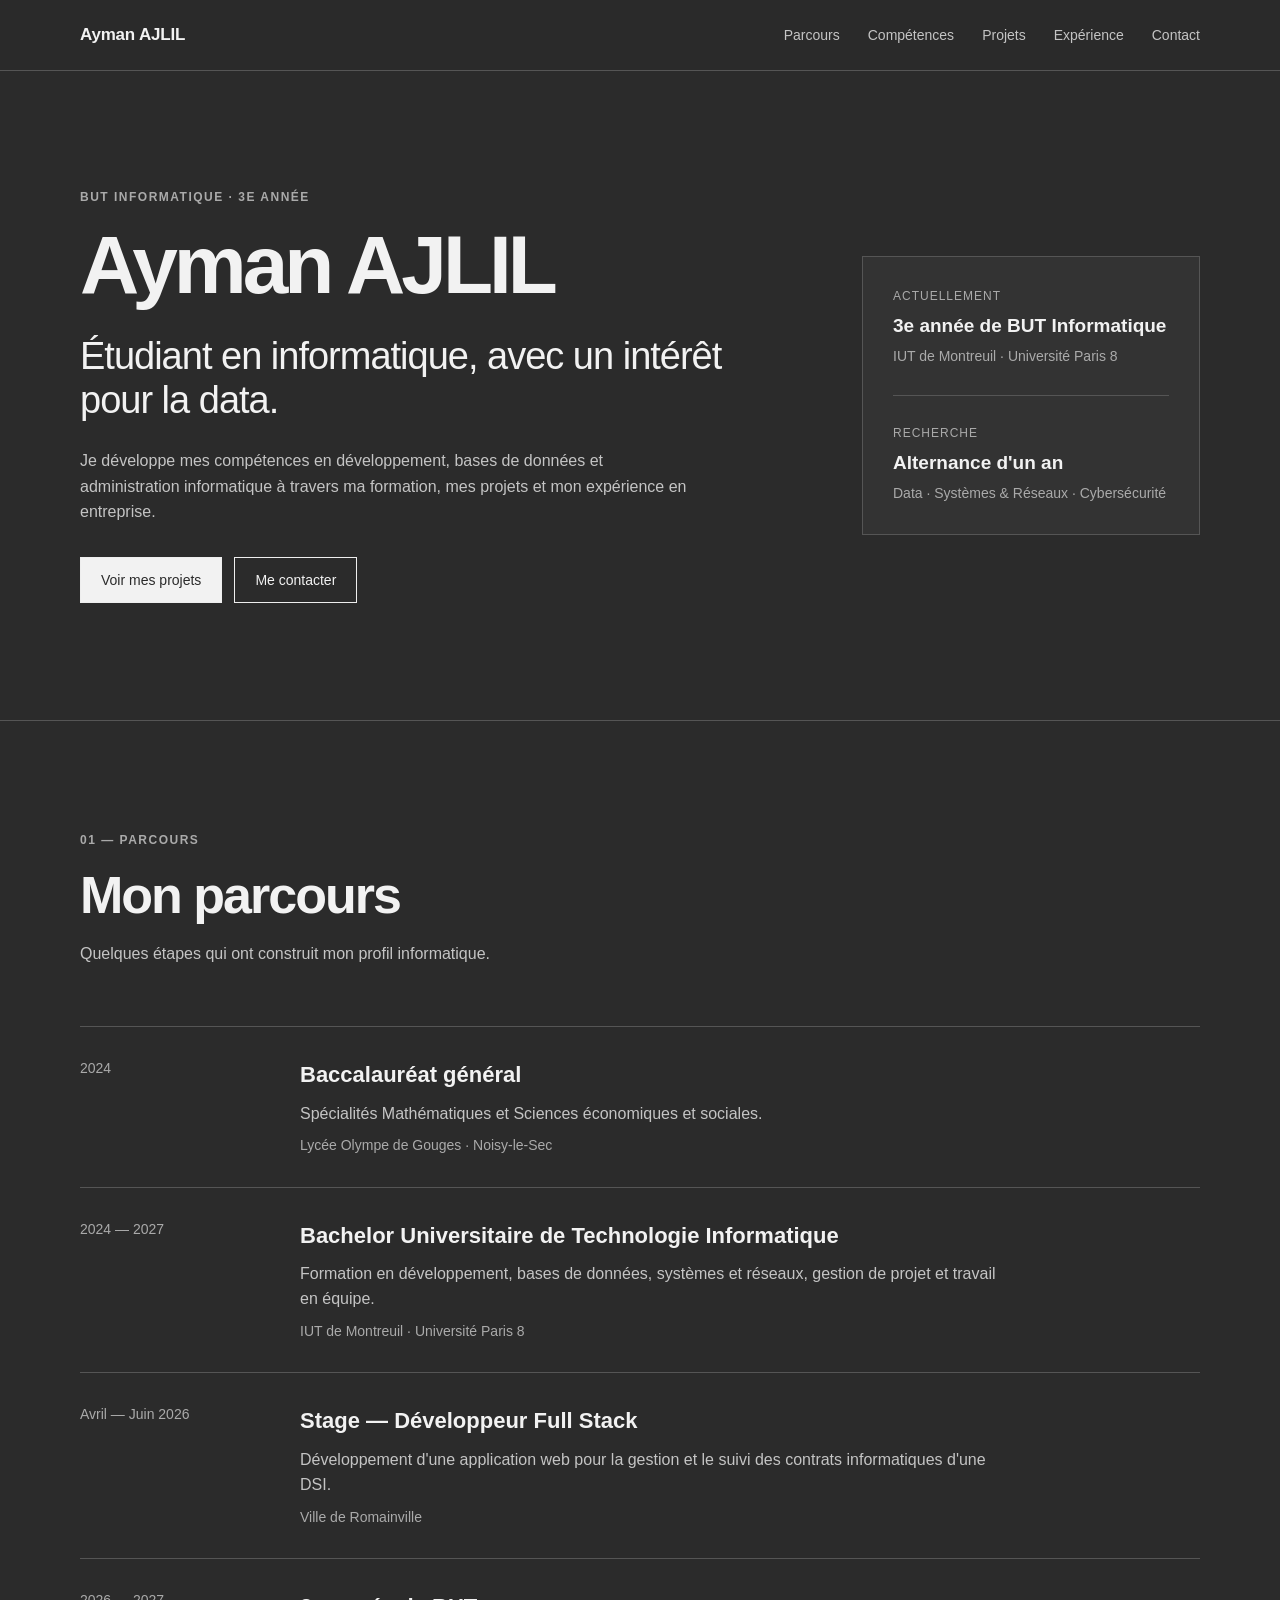
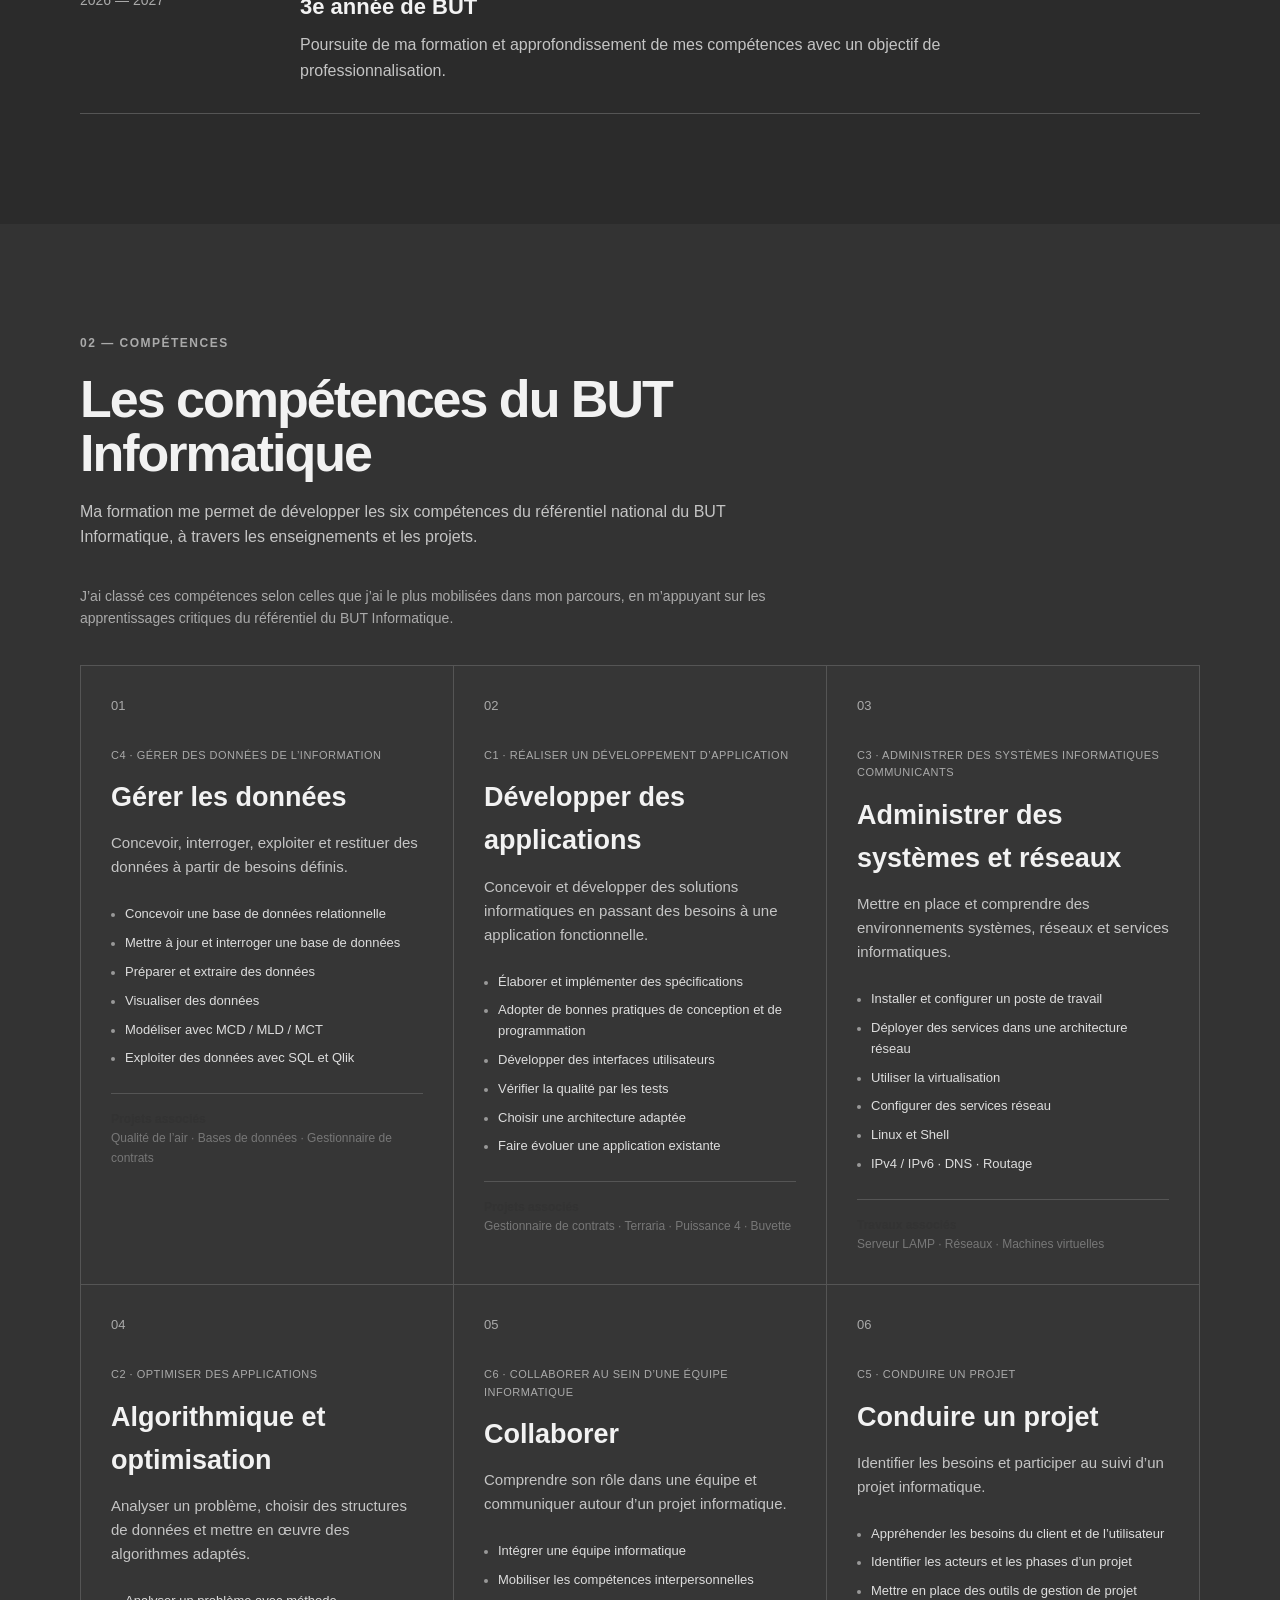
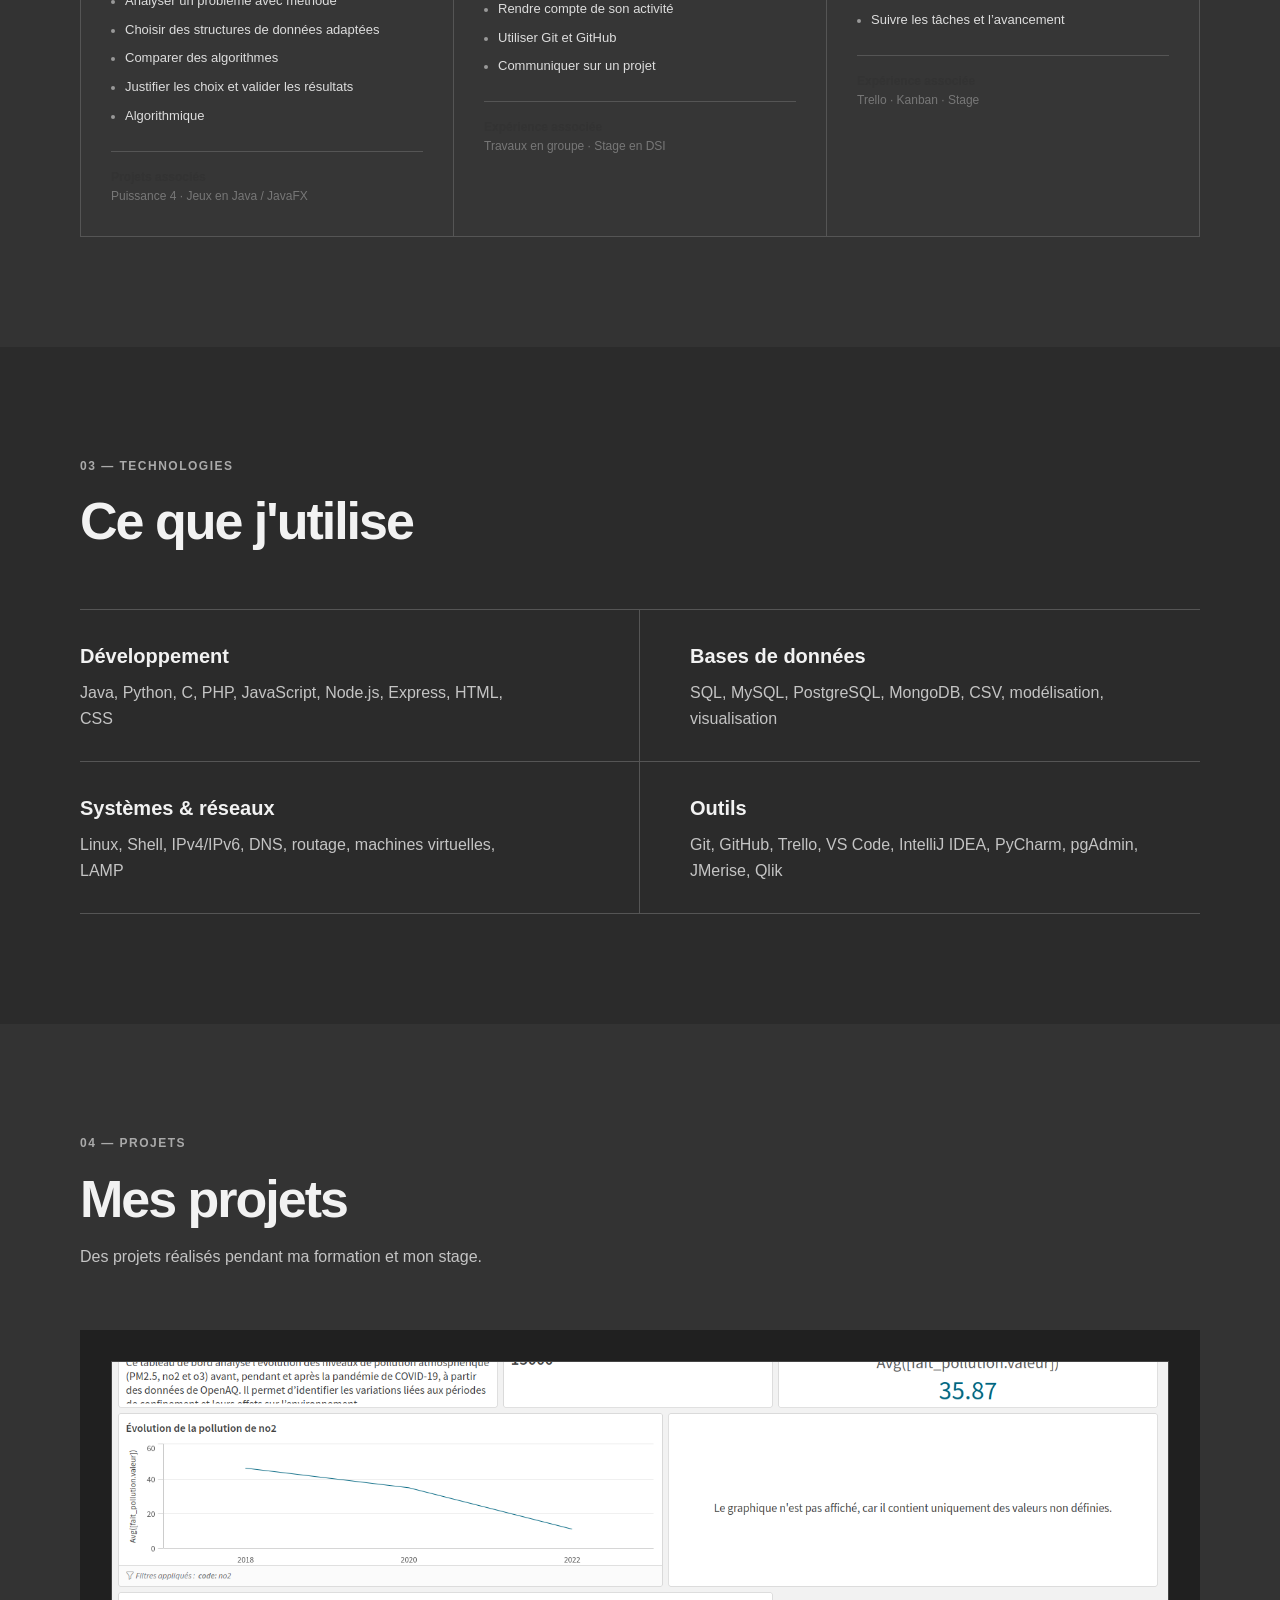
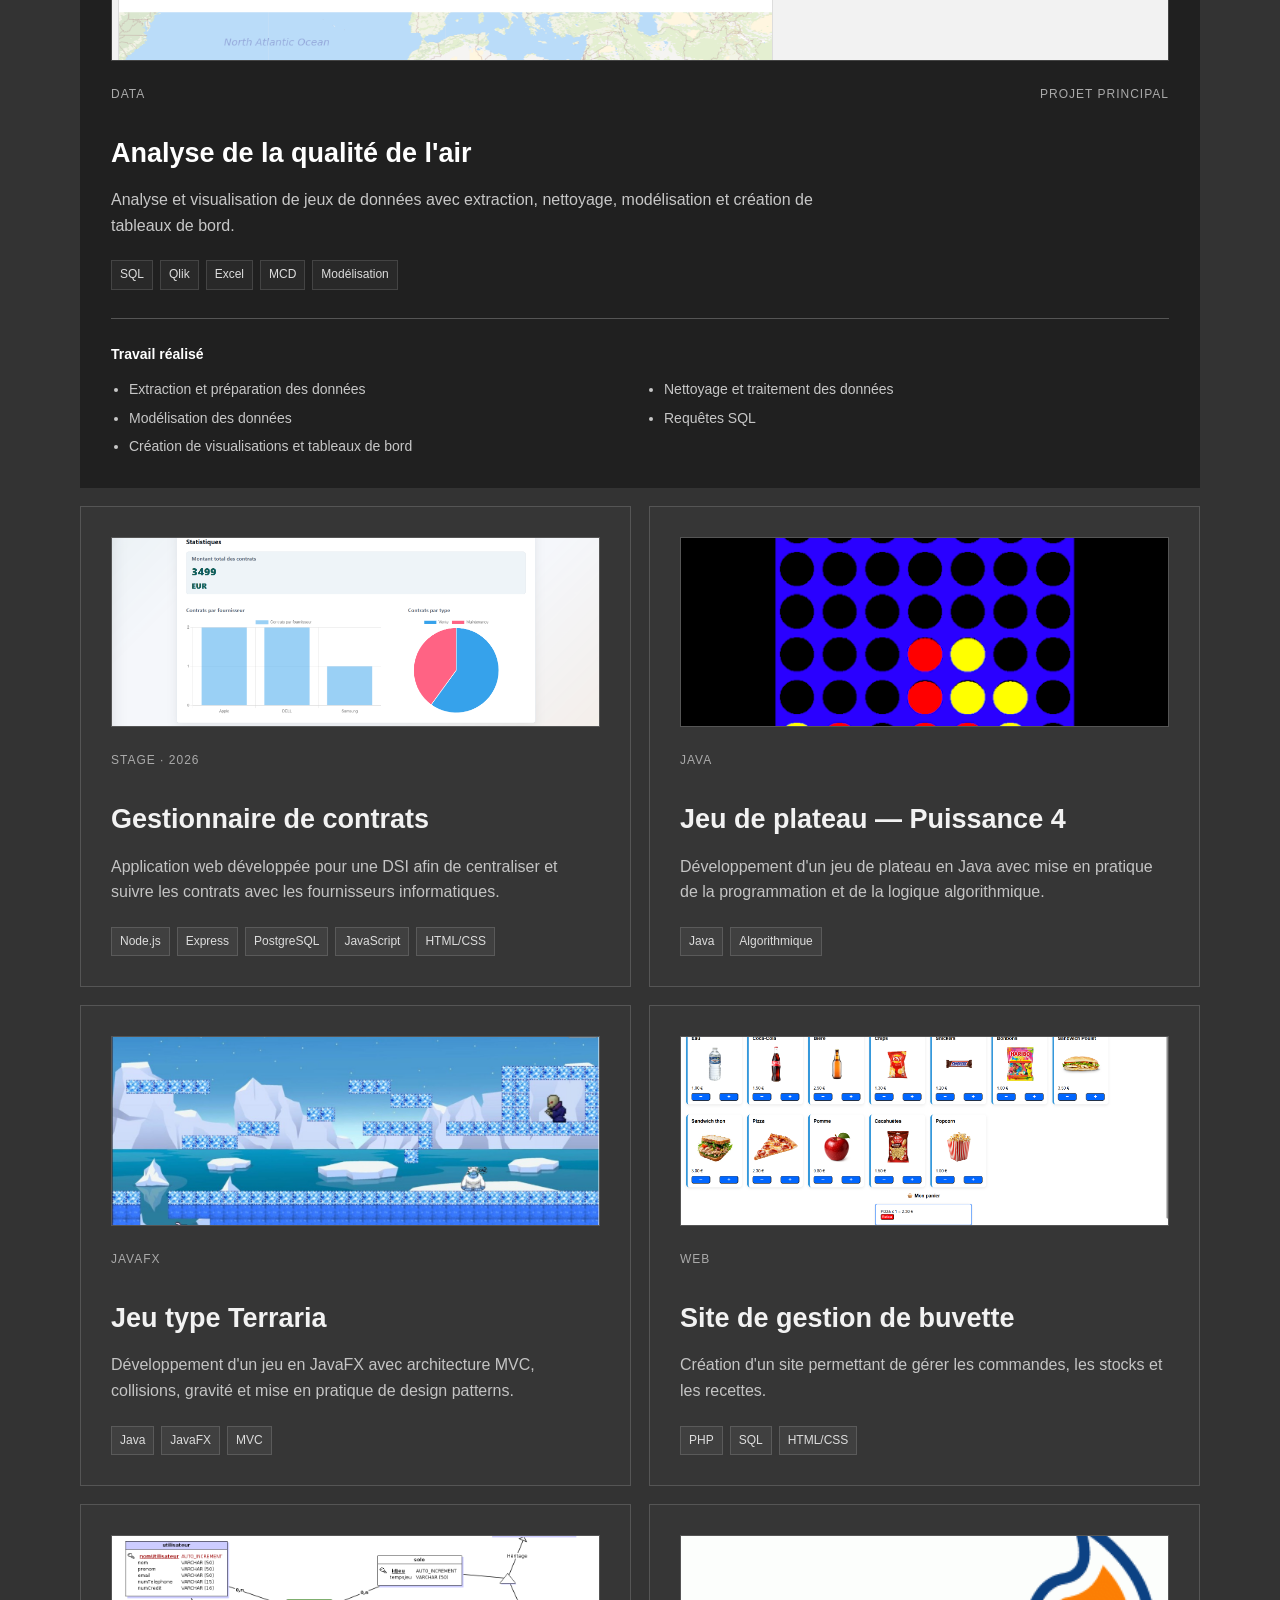
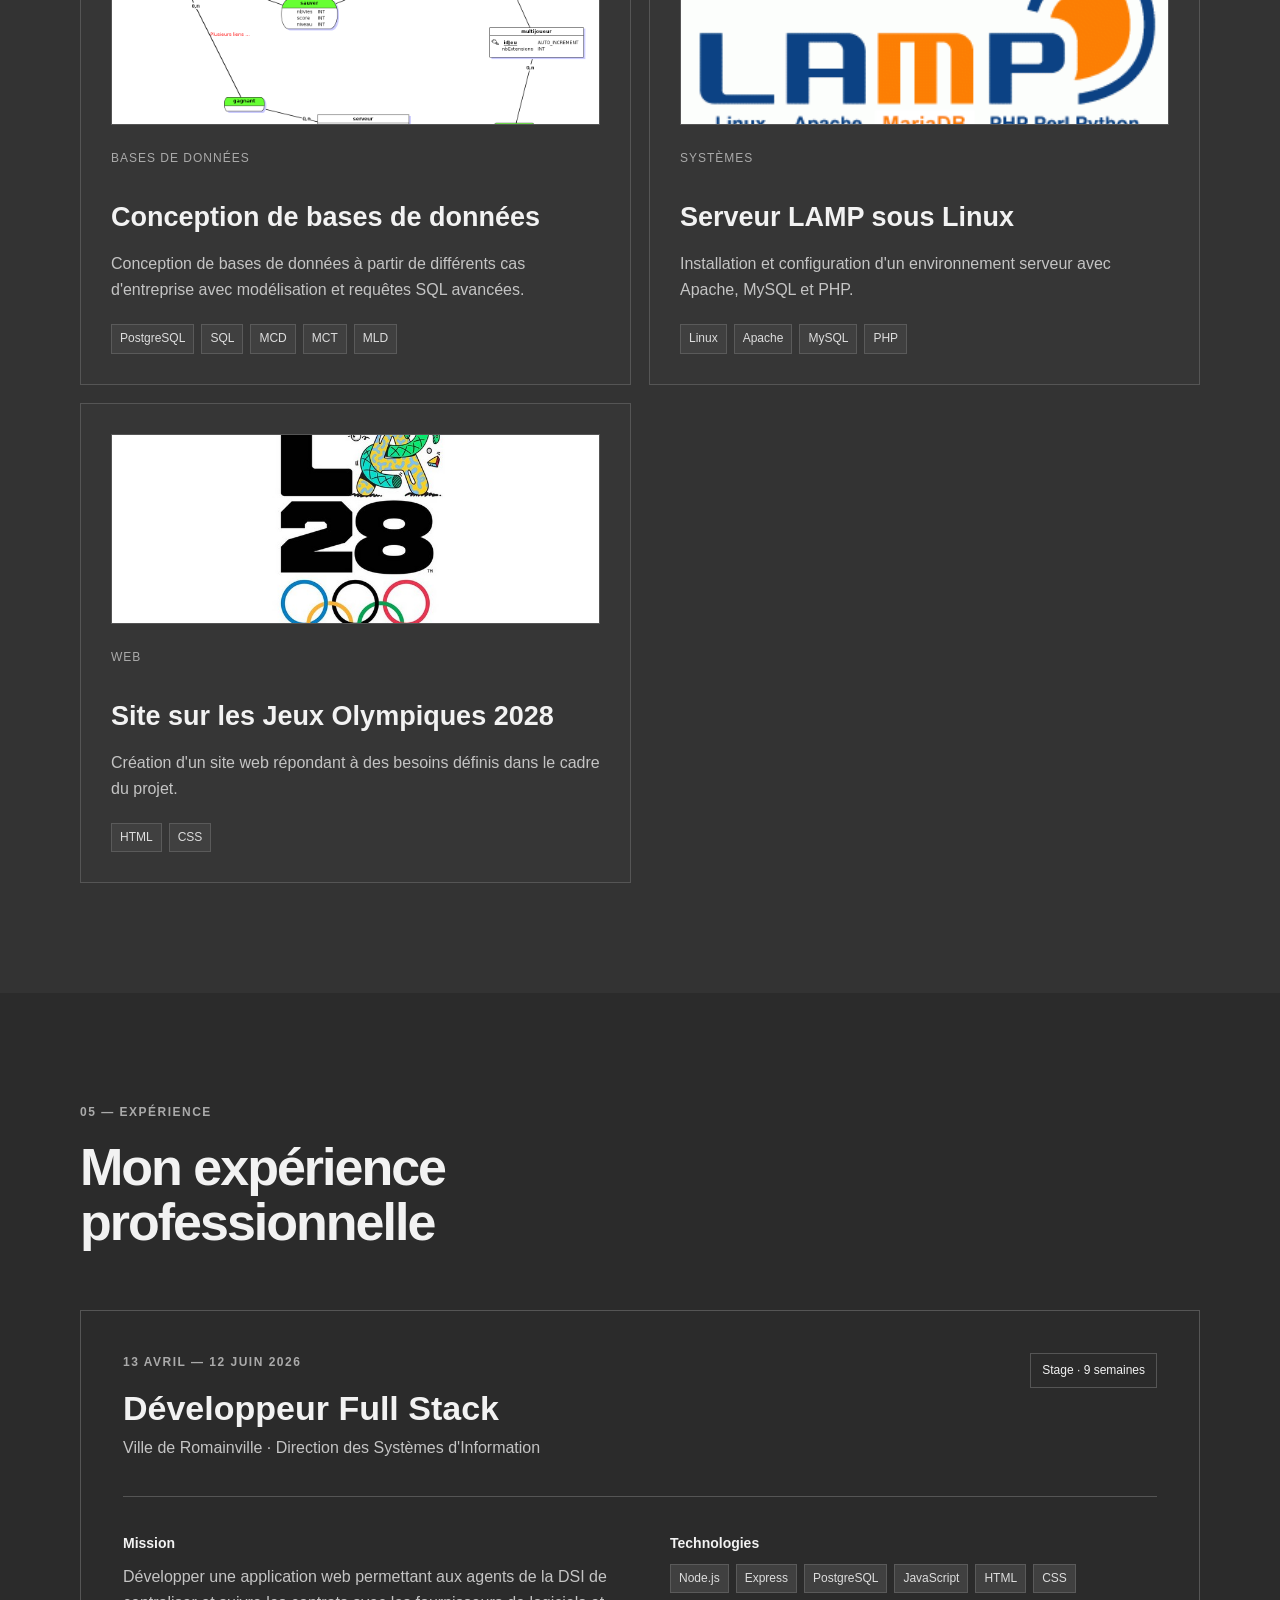
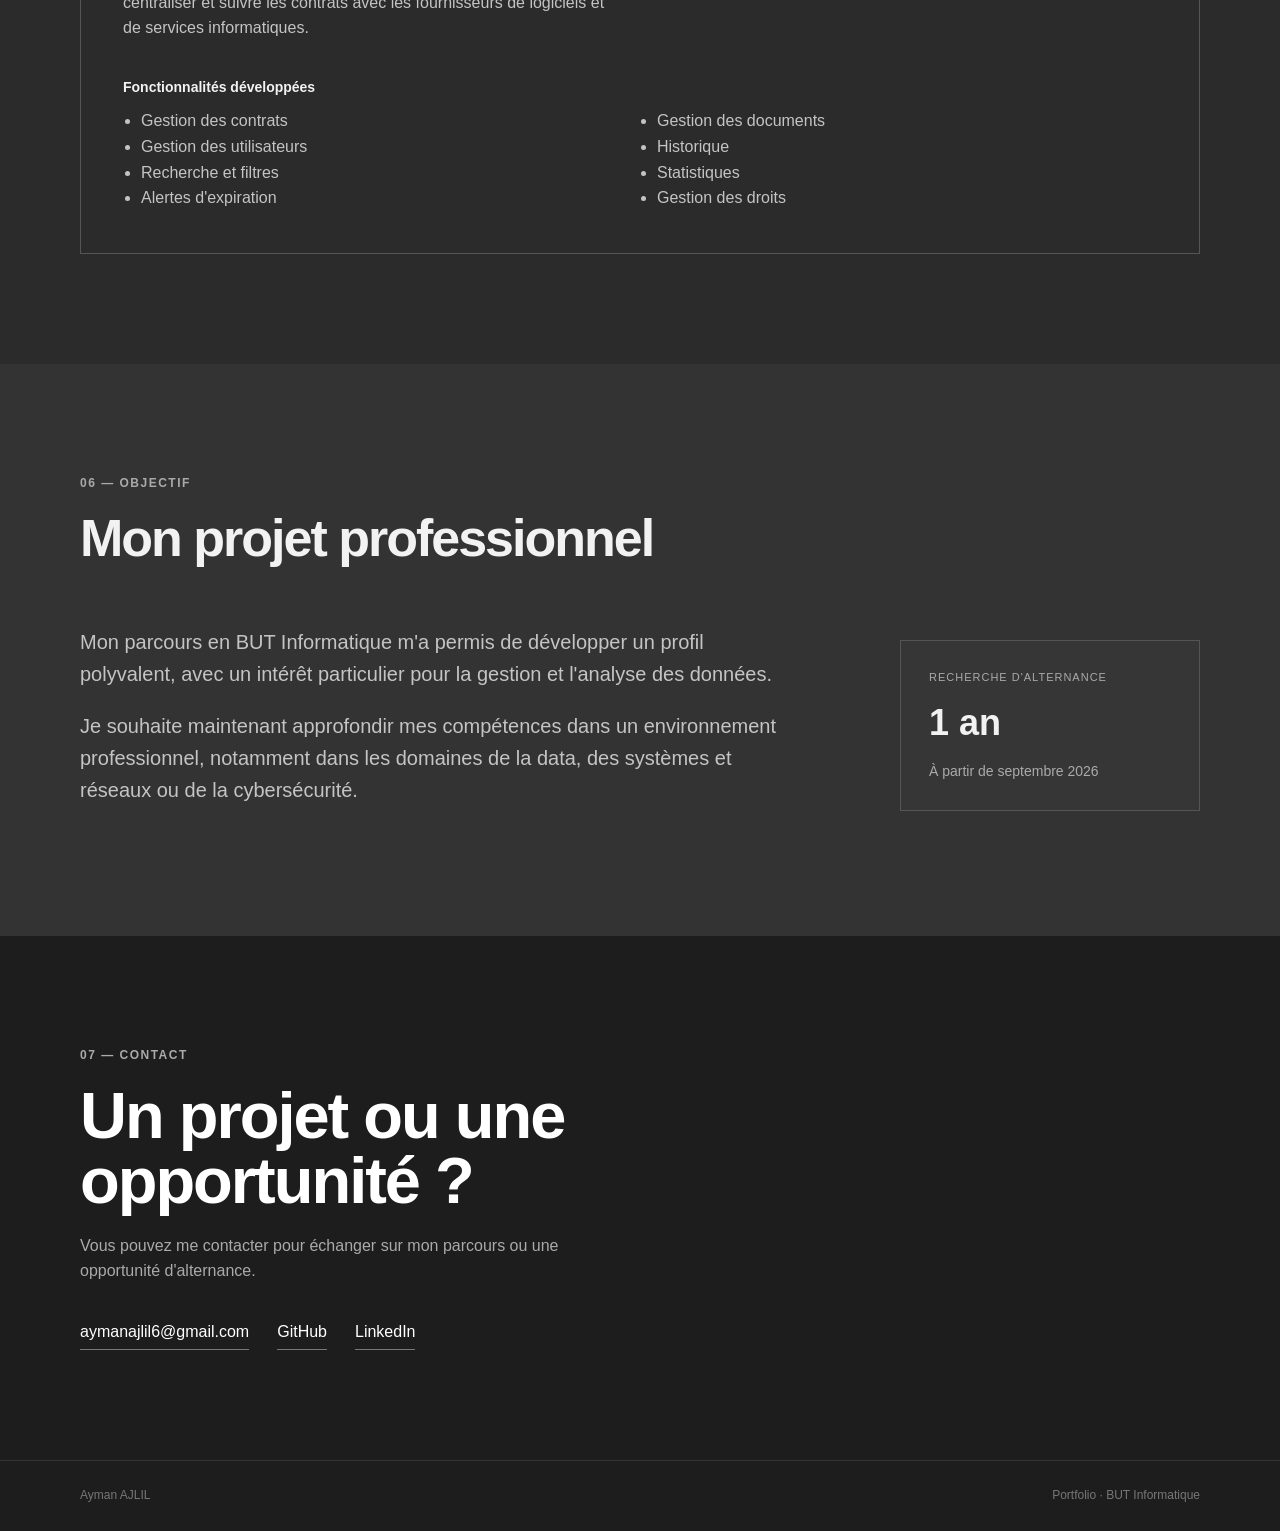
==== index.html @ 4fbeab51 "ajout du site" ====
<!DOCTYPE html>
<html lang="fr">
<head>
    <meta charset="UTF-8">
    <meta name="viewport" content="width=device-width, initial-scale=1.0">
    <meta name="description" content="Portfolio d'Ayman AJLIL, étudiant en BUT Informatique.">
    <title>Ayman AJLIL — Portfolio</title>
    <link rel="stylesheet" href="style.css">
</head>
<body>

<header class="header">
    <div class="container nav">
        <a href="#accueil" class="logo">Ayman AJLIL</a>

        <button class="menu-button" id="menuButton" aria-label="Ouvrir le menu">
            <span></span><span></span><span></span>
        </button>

        <nav id="mainNav">
            <a href="#parcours">Parcours</a>
            <a href="#competences">Compétences</a>
            <a href="#projets">Projets</a>
            <a href="#experience">Expérience</a>
            <a href="#contact">Contact</a>
        </nav>
    </div>
</header>

<main>
    <section class="hero" id="accueil">
        <div class="container hero-content">
            <div class="hero-text">
                <p class="eyebrow">BUT Informatique · 3e année</p>
                <h1>Ayman AJLIL</h1>
                <h2>Étudiant en informatique, avec un intérêt pour la data.</h2>
                <p class="hero-description">
                    Je développe mes compétences en développement, bases de données et administration
                    informatique à travers ma formation, mes projets et mon expérience en entreprise.
                </p>


                <div class="hero-actions">
                    <a class="button button-dark" href="#projets">Voir mes projets</a>
                    <a class="button button-light" href="#contact">Me contacter</a>
                </div>
            </div>

            <div class="hero-card">
                <p>Actuellement</p>
                <strong>3e année de BUT Informatique</strong>
                <span>IUT de Montreuil · Université Paris 8</span>
                <div class="line"></div>
                <p>Recherche</p>
                <strong>Alternance d'un an</strong>
                <span>Data · Systèmes & Réseaux · Cybersécurité</span>
            </div>
        </div>
    </section>

    <section class="section" id="parcours">
        <div class="container">
            <div class="section-heading">
                <p class="eyebrow">01 — Parcours</p>
                <h2>Mon parcours</h2>
                <p>Quelques étapes qui ont construit mon profil informatique.</p>
            </div>

            <div class="timeline">
                <article class="timeline-item">
                    <div class="timeline-date">2024</div>
                    <div class="timeline-content">
                        <h3>Baccalauréat général</h3>
                        <p>Spécialités Mathématiques et Sciences économiques et sociales.</p>
                        <span>Lycée Olympe de Gouges · Noisy-le-Sec</span>
                    </div>
                </article>

                <article class="timeline-item">
                    <div class="timeline-date">2024 — 2027</div>
                    <div class="timeline-content">
                        <h3>Bachelor Universitaire de Technologie Informatique</h3>
                        <p>
                            Formation en développement, bases de données, systèmes et réseaux,
                            gestion de projet et travail en équipe.
                        </p>
                        <span>IUT de Montreuil · Université Paris 8</span>
                    </div>
                </article>

                <article class="timeline-item">
                    <div class="timeline-date">Avril — Juin 2026</div>
                    <div class="timeline-content">
                        <h3>Stage — Développeur Full Stack</h3>
                        <p>
                            Développement d'une application web pour la gestion et le suivi
                            des contrats informatiques d'une DSI.
                        </p>
                        <span>Ville de Romainville</span>
                    </div>
                </article>

                <article class="timeline-item">
                    <div class="timeline-date">2026 — 2027</div>
                    <div class="timeline-content">
                        <h3>3e année de BUT</h3>
                        <p>
                            Poursuite de ma formation et approfondissement de mes compétences
                            avec un objectif de professionnalisation.
                        </p>
                    </div>
                </article>
            </div>
        </div>
    </section>

    <section class="section section-soft" id="competences">
        <div class="container">
            <div class="section-heading">
                <p class="eyebrow">02 — Compétences</p>
                <h2>Les compétences du BUT Informatique</h2>
                <p>
                    Ma formation me permet de développer les six compétences du référentiel
                    national du BUT Informatique, à travers les enseignements et les projets.
                </p>
            </div>

            <div class="competence-note">
                <p>J’ai classé ces compétences selon celles que j’ai le plus mobilisées dans mon parcours, en m’appuyant sur les apprentissages critiques du référentiel du BUT Informatique.</p>
            </div>

            <div class="competence-grid">
                <article class="competence-card priority">
                    <span class="number">01</span>
                    <p class="competence-ref">C4 · Gérer des données de l’information</p>
                    <h3>Gérer les données</h3>
                    <p>Concevoir, interroger, exploiter et restituer des données à partir de besoins définis.</p>
                    <div class="skill-list">
                        <span>Concevoir une base de données relationnelle</span>
                        <span>Mettre à jour et interroger une base de données</span>
                        <span>Préparer et extraire des données</span>
                        <span>Visualiser des données</span>
                        <span>Modéliser avec MCD / MLD / MCT</span>
                        <span>Exploiter des données avec SQL et Qlik</span>
                    </div>
                    <div class="competence-proof"><strong>Projets associés</strong><br>Qualité de l’air · Bases de données · Gestionnaire de contrats</div>
                </article>

                <article class="competence-card priority">
                    <span class="number">02</span>
                    <p class="competence-ref">C1 · Réaliser un développement d’application</p>
                    <h3>Développer des applications</h3>
                    <p>Concevoir et développer des solutions informatiques en passant des besoins à une application fonctionnelle.</p>
                    <div class="skill-list">
                        <span>Élaborer et implémenter des spécifications</span>
                        <span>Adopter de bonnes pratiques de conception et de programmation</span>
                        <span>Développer des interfaces utilisateurs</span>
                        <span>Vérifier la qualité par les tests</span>
                        <span>Choisir une architecture adaptée</span>
                        <span>Faire évoluer une application existante</span>
                    </div>
                    <div class="competence-proof"><strong>Projets associés</strong><br>Gestionnaire de contrats · Terraria · Puissance 4 · Buvette</div>
                </article>

                <article class="competence-card">
                    <span class="number">03</span>
                    <p class="competence-ref">C3 · Administrer des systèmes informatiques communicants</p>
                    <h3>Administrer des systèmes et réseaux</h3>
                    <p>Mettre en place et comprendre des environnements systèmes, réseaux et services informatiques.</p>
                    <div class="skill-list">
                        <span>Installer et configurer un poste de travail</span>
                        <span>Déployer des services dans une architecture réseau</span>
                        <span>Utiliser la virtualisation</span>
                        <span>Configurer des services réseau</span>
                        <span>Linux et Shell</span>
                        <span>IPv4 / IPv6 · DNS · Routage</span>
                    </div>
                    <div class="competence-proof"><strong>Travaux associés</strong><br>Serveur LAMP · Réseaux · Machines virtuelles</div>
                </article>

                <article class="competence-card">
                    <span class="number">04</span>
                    <p class="competence-ref">C2 · Optimiser des applications</p>
                    <h3>Algorithmique et optimisation</h3>
                    <p>Analyser un problème, choisir des structures de données et mettre en œuvre des algorithmes adaptés.</p>
                    <div class="skill-list">
                        <span>Analyser un problème avec méthode</span>
                        <span>Choisir des structures de données adaptées</span>
                        <span>Comparer des algorithmes</span>
                        <span>Justifier les choix et valider les résultats</span>
                        <span>Algorithmique</span>
                    </div>
                    <div class="competence-proof"><strong>Projets associés</strong><br>Puissance 4 · Jeux en Java / JavaFX</div>
                </article>

                <article class="competence-card">
                    <span class="number">05</span>
                    <p class="competence-ref">C6 · Collaborer au sein d’une équipe informatique</p>
                    <h3>Collaborer</h3>
                    <p>Comprendre son rôle dans une équipe et communiquer autour d’un projet informatique.</p>
                    <div class="skill-list">
                        <span>Intégrer une équipe informatique</span>
                        <span>Mobiliser les compétences interpersonnelles</span>
                        <span>Rendre compte de son activité</span>
                        <span>Utiliser Git et GitHub</span>
                        <span>Communiquer sur un projet</span>
                    </div>
                    <div class="competence-proof"><strong>Expérience associée</strong><br>Travaux en groupe · Stage en DSI</div>
                </article>

                <article class="competence-card">
                    <span class="number">06</span>
                    <p class="competence-ref">C5 · Conduire un projet</p>
                    <h3>Conduire un projet</h3>
                    <p>Identifier les besoins et participer au suivi d’un projet informatique.</p>
                    <div class="skill-list">
                        <span>Appréhender les besoins du client et de l’utilisateur</span>
                        <span>Identifier les acteurs et les phases d’un projet</span>
                        <span>Mettre en place des outils de gestion de projet</span>
                        <span>Suivre les tâches et l’avancement</span>
                    </div>
                    <div class="competence-proof"><strong>Expérience associée</strong><br>Trello · Kanban · Stage</div>
                </article>
            </div>
        </div>
    </section>

    <section class="section" id="technologies">
        <div class="container">
            <div class="section-heading">
                <p class="eyebrow">03 — Technologies</p>
                <h2>Ce que j'utilise</h2>
            </div>

            <div class="technology-grid">
                <div>
                    <h3>Développement</h3>
                    <p>Java, Python, C, PHP, JavaScript, Node.js, Express, HTML, CSS</p>
                </div>
                <div>
                    <h3>Bases de données</h3>
                    <p>SQL, MySQL, PostgreSQL, MongoDB, CSV, modélisation, visualisation</p>
                </div>
                <div>
                    <h3>Systèmes & réseaux</h3>
                    <p>Linux, Shell, IPv4/IPv6, DNS, routage, machines virtuelles, LAMP</p>
                </div>
                <div>
                    <h3>Outils</h3>
                    <p>Git, GitHub, Trello, VS Code, IntelliJ IDEA, PyCharm, pgAdmin, JMerise, Qlik</p>
                </div>
            </div>
        </div>
    </section>

    <section class="section section-soft" id="projets">
        <div class="container">
            <div class="section-heading">
                <p class="eyebrow">04 — Projets</p>
                <h2>Mes projets</h2>
                <p>Des projets réalisés pendant ma formation et mon stage.</p>
            </div>

            <div class="project-grid">
                <article class="project-card featured">
                    <img class="project-image" src="images/qualite-air.png" alt="Tableau de bord d'analyse de la qualité de l'air">
                    <div class="project-top">
                        <span>Data</span>
                        <span>Projet principal</span>
                    </div>
                    <h3>Analyse de la qualité de l'air</h3>
                    <p>
                        Analyse et visualisation de jeux de données avec extraction,
                        nettoyage, modélisation et création de tableaux de bord.
                    </p>
                    <div class="tags">
                        <span>SQL</span><span>Qlik</span><span>Excel</span>
                        <span>MCD</span><span>Modélisation</span>
                    </div>
                    <div class="project-details">
                        <strong>Travail réalisé</strong>
                        <ul>
                            <li>Extraction et préparation des données</li>
                            <li>Nettoyage et traitement des données</li>
                            <li>Modélisation des données</li>
                            <li>Requêtes SQL</li>
                            <li>Création de visualisations et tableaux de bord</li>
                        </ul>
                    </div>
                </article>

                <article class="project-card">
                    <img class="project-image" src="images/projet-stage.png" alt="Interface du gestionnaire de contrats réalisé en stage">
                    <div class="project-top"><span>Stage · 2026</span></div>
                    <h3>Gestionnaire de contrats</h3>
                    <p>
                        Application web développée pour une DSI afin de centraliser et suivre
                        les contrats avec les fournisseurs informatiques.
                    </p>
                    <div class="tags">
                        <span>Node.js</span><span>Express</span><span>PostgreSQL</span>
                        <span>JavaScript</span><span>HTML/CSS</span>
                    </div>
                </article>

                <article class="project-card">
                    <img class="project-image" src="images/puissance-4.png" alt="Jeu Puissance 4 développé en Java">
                    <div class="project-top"><span>Java</span></div>
                    <h3>Jeu de plateau — Puissance 4</h3>
                    <p>
                        Développement d'un jeu de plateau en Java avec mise en pratique
                        de la programmation et de la logique algorithmique.
                    </p>
                    <div class="tags"><span>Java</span><span>Algorithmique</span></div>
                </article>

                <article class="project-card">
                    <img class="project-image" src="images/terraria.png" alt="Jeu type Terraria développé en JavaFX">
                    <div class="project-top"><span>JavaFX</span></div>
                    <h3>Jeu type Terraria</h3>
                    <p>
                        Développement d'un jeu en JavaFX avec architecture MVC,
                        collisions, gravité et mise en pratique de design patterns.
                    </p>
                    <div class="tags">
                        <span>Java</span><span>JavaFX</span><span>MVC</span>
                    </div>
                </article>

                <article class="project-card">
                    <img class="project-image" src="images/buvette.png" alt="Site de gestion de buvette">
                    <div class="project-top"><span>Web</span></div>
                    <h3>Site de gestion de buvette</h3>
                    <p>
                        Création d'un site permettant de gérer les commandes,
                        les stocks et les recettes.
                    </p>
                    <div class="tags"><span>PHP</span><span>SQL</span><span>HTML/CSS</span></div>
                </article>

                <article class="project-card">
                    <img class="project-image" src="images/bases-donnees.png" alt="Modèle de conception de base de données">
                    <div class="project-top"><span>Bases de données</span></div>
                    <h3>Conception de bases de données</h3>
                    <p>
                        Conception de bases de données à partir de différents cas
                        d'entreprise avec modélisation et requêtes SQL avancées.
                    </p>
                    <div class="tags">
                        <span>PostgreSQL</span><span>SQL</span><span>MCD</span>
                        <span>MCT</span><span>MLD</span>
                    </div>
                </article>

                <article class="project-card">
                    <img class="project-image" src="images/serveur-lamp.png" alt="Serveur LAMP sous Linux">
                    <div class="project-top"><span>Systèmes</span></div>
                    <h3>Serveur LAMP sous Linux</h3>
                    <p>
                        Installation et configuration d'un environnement serveur
                        avec Apache, MySQL et PHP.
                    </p>
                    <div class="tags"><span>Linux</span><span>Apache</span><span>MySQL</span><span>PHP</span></div>
                </article>

                <article class="project-card">
                    <img class="project-image" src="images/jo-2028.png" alt="Site web sur les Jeux Olympiques 2028">
                    <div class="project-top"><span>Web</span></div>
                    <h3>Site sur les Jeux Olympiques 2028</h3>
                    <p>
                        Création d'un site web répondant à des besoins définis
                        dans le cadre du projet.
                    </p>
                    <div class="tags"><span>HTML</span><span>CSS</span></div>
                </article>
            </div>
        </div>
    </section>

    <section class="section" id="experience">
        <div class="container">
            <div class="section-heading">
                <p class="eyebrow">05 — Expérience</p>
                <h2>Mon expérience professionnelle</h2>
            </div>

            <article class="experience-card">
                <div class="experience-header">
                    <div>
                        <p class="eyebrow">13 avril — 12 juin 2026</p>
                        <h3>Développeur Full Stack</h3>
                        <p class="company">Ville de Romainville · Direction des Systèmes d'Information</p>
                    </div>
                    <span class="experience-label">Stage · 9 semaines</span>
                </div>

                <div class="experience-body">
                    <div>
                        <h4>Mission</h4>
                        <p>
                            Développer une application web permettant aux agents de la DSI
                            de centraliser et suivre les contrats avec les fournisseurs
                            de logiciels et de services informatiques.
                        </p>
                    </div>

                    <div>
                        <h4>Technologies</h4>
                        <div class="tags">
                            <span>Node.js</span><span>Express</span><span>PostgreSQL</span>
                            <span>JavaScript</span><span>HTML</span><span>CSS</span>
                        </div>
                    </div>

                    <div>
                        <h4>Fonctionnalités développées</h4>
                        <ul class="columns-list">
                            <li>Gestion des contrats</li>
                            <li>Gestion des utilisateurs</li>
                            <li>Recherche et filtres</li>
                            <li>Alertes d'expiration</li>
                            <li>Gestion des documents</li>
                            <li>Historique</li>
                            <li>Statistiques</li>
                            <li>Gestion des droits</li>
                        </ul>
                    </div>
                </div>
            </article>
        </div>
    </section>

    <section class="section section-soft">
        <div class="container">
            <div class="section-heading">
                <p class="eyebrow">06 — Objectif</p>
                <h2>Mon projet professionnel</h2>
            </div>

            <div class="goal">
                <div>
                    <p>
                        Mon parcours en BUT Informatique m'a permis de développer un profil
                        polyvalent, avec un intérêt particulier pour la gestion et l'analyse
                        des données.
                    </p>
                    <p>
                        Je souhaite maintenant approfondir mes compétences dans un environnement
                        professionnel, notamment dans les domaines de la data, des systèmes et
                        réseaux ou de la cybersécurité.
                    </p>
                </div>

                <div class="goal-box">
                    <span>Recherche d'alternance</span>
                    <strong>1 an</strong>
                    <p>À partir de septembre 2026</p>
                </div>
            </div>
        </div>
    </section>

    <section class="contact" id="contact">
        <div class="container">
            <p class="eyebrow">07 — Contact</p>
            <h2>Un projet ou une opportunité ?</h2>
            <p>Vous pouvez me contacter pour échanger sur mon parcours ou une opportunité d'alternance.</p>

            <div class="contact-links">
                <a href="mailto:aymanajlil6@gmail.com">aymanajlil6@gmail.com</a>
                <a href="https://github.com/aajlil" target="_blank" rel="noopener">GitHub</a>
                <a href="https://www.linkedin.com/in/ayman-ajlil" target="_blank" rel="noopener">LinkedIn</a>
            </div>
        </div>
    </section>
</main>

<footer>
    <div class="container footer-content">
        <span>Ayman AJLIL</span>
        <span>Portfolio · BUT Informatique</span>
    </div>
</footer>

<script src="script.js"></script>
</body>
</html>
---- style.css ----
* {
    box-sizing: border-box;
    margin: 0;
    padding: 0;
}

:root {
    --text: #171717;
    --muted: #666666;
    --border: #dedede;
    --soft: #f6f6f4;
    --white: #ffffff;
    --dark: #1d1d1d;
    --max-width: 1120px;
}

html {
    scroll-behavior: smooth;
}

body {
    font-family: Arial, Helvetica, sans-serif;
    color: var(--text);
    background: var(--white);
    line-height: 1.6;
}

a {
    color: inherit;
    text-decoration: none;
}

.container {
    width: min(var(--max-width), calc(100% - 40px));
    margin: 0 auto;
}

.header {
    position: sticky;
    top: 0;
    z-index: 10;
    background: rgba(255, 255, 255, 0.96);
    border-bottom: 1px solid var(--border);
}

.nav {
    min-height: 70px;
    display: flex;
    align-items: center;
    justify-content: space-between;
}

.logo {
    font-size: 17px;
    font-weight: 700;
    letter-spacing: -0.2px;
}

nav {
    display: flex;
    gap: 28px;
}

nav a {
    font-size: 14px;
    color: #555;
    transition: color 0.2s;
}

nav a:hover {
    color: #000;
}

.menu-button {
    display: none;
    border: 0;
    background: transparent;
    cursor: pointer;
}

.menu-button span {
    display: block;
    width: 24px;
    height: 2px;
    background: #222;
    margin: 5px 0;
}

.hero {
    min-height: 650px;
    display: flex;
    align-items: center;
    border-bottom: 1px solid var(--border);
}

.hero-content {
    display: grid;
    grid-template-columns: 1.35fr 0.65fr;
    gap: 80px;
    align-items: center;
}

.eyebrow {
    color: #777;
    text-transform: uppercase;
    letter-spacing: 1.5px;
    font-size: 12px;
    font-weight: 700;
    margin-bottom: 18px;
}

.hero h1 {
    font-size: clamp(48px, 7vw, 82px);
    line-height: 0.98;
    letter-spacing: -4px;
    margin-bottom: 28px;
}

.hero h2 {
    max-width: 680px;
    font-size: clamp(24px, 3vw, 38px);
    line-height: 1.18;
    font-weight: 500;
    letter-spacing: -1px;
}

.hero-description {
    max-width: 620px;
    color: var(--muted);
    margin-top: 25px;
    font-size: 16px;
}

.hero-actions {
    display: flex;
    gap: 12px;
    margin-top: 32px;
}

.button {
    display: inline-flex;
    justify-content: center;
    align-items: center;
    min-height: 46px;
    padding: 0 20px;
    border: 1px solid var(--dark);
    font-size: 14px;
    transition: 0.2s;
}

.button-dark {
    color: #fff;
    background: var(--dark);
}

.button-dark:hover {
    background: #000;
}

.button-light:hover {
    background: #f1f1f1;
}

.hero-card {
    border: 1px solid var(--border);
    padding: 30px;
    background: #fafafa;
}

.hero-card p {
    color: #777;
    font-size: 12px;
    text-transform: uppercase;
    letter-spacing: 1px;
    margin-bottom: 5px;
}

.hero-card strong {
    display: block;
    font-size: 19px;
    margin-bottom: 3px;
}

.hero-card span {
    display: block;
    color: var(--muted);
    font-size: 14px;
}

.hero-card .line {
    height: 1px;
    background: var(--border);
    margin: 28px 0;
}

.section {
    padding: 110px 0;
}

.section-soft {
    background: var(--soft);
}

.section-heading {
    max-width: 680px;
    margin-bottom: 60px;
}

.section-heading h2 {
    font-size: clamp(32px, 5vw, 52px);
    line-height: 1.05;
    letter-spacing: -2px;
    margin-bottom: 18px;
}

.section-heading > p:last-child {
    color: var(--muted);
    font-size: 16px;
}

.timeline {
    border-top: 1px solid var(--border);
}

.timeline-item {
    display: grid;
    grid-template-columns: 180px 1fr;
    gap: 40px;
    padding: 30px 0;
    border-bottom: 1px solid var(--border);
}

.timeline-date {
    color: #777;
    font-size: 14px;
}

.timeline-content h3 {
    font-size: 22px;
    margin-bottom: 8px;
}

.timeline-content p {
    max-width: 700px;
    color: #555;
}

.timeline-content span {
    display: block;
    color: #888;
    font-size: 14px;
    margin-top: 8px;
}

.competence-grid {
    display: grid;
    grid-template-columns: repeat(3, 1fr);
    gap: 1px;
    background: var(--border);
    border: 1px solid var(--border);
}

.competence-card {
    background: #fff;
    padding: 30px;
    min-height: 300px;
}

.number {
    display: block;
    color: #999;
    font-size: 13px;
    margin-bottom: 30px;
}

.competence-card h3 {
    font-size: 27px;
    margin-bottom: 12px;
}

.competence-card p {
    color: var(--muted);
    font-size: 15px;
    margin-bottom: 25px;
}

.tags {
    display: flex;
    flex-wrap: wrap;
    gap: 7px;
}

.tags span {
    border: 1px solid #d8d8d8;
    background: #fafafa;
    padding: 4px 8px;
    font-size: 12px;
    color: #555;
}

.technology-grid {
    display: grid;
    grid-template-columns: repeat(2, 1fr);
    gap: 0;
    border-top: 1px solid var(--border);
}

.technology-grid > div {
    padding: 30px 0;
    border-bottom: 1px solid var(--border);
}

.technology-grid > div:nth-child(odd) {
    padding-right: 50px;
    border-right: 1px solid var(--border);
}

.technology-grid > div:nth-child(even) {
    padding-left: 50px;
}

.technology-grid h3 {
    font-size: 20px;
    margin-bottom: 8px;
}

.technology-grid p {
    color: var(--muted);
    max-width: 450px;
}

.project-grid {
    display: grid;
    grid-template-columns: repeat(2, 1fr);
    gap: 18px;
}

.project-card {
    background: #fff;
    border: 1px solid var(--border);
    padding: 30px;
    transition: transform 0.2s, box-shadow 0.2s;
}

.project-card:hover {
    transform: translateY(-3px);
    box-shadow: 0 8px 25px rgba(0,0,0,0.06);
}

.project-image {
    display: block;
    width: 100%;
    height: 190px;
    object-fit: cover;
    object-position: center;
    border: 1px solid var(--border);
    margin-bottom: 24px;
    background: #f5f5f5;
}

.project-card.featured .project-image {
    height: 300px;
    border-color: #444;
    background: #111;
}

.project-card.featured {
    grid-column: span 2;
    background: #1d1d1d;
    color: #fff;
    border-color: #1d1d1d;
}

.project-top {
    display: flex;
    justify-content: space-between;
    gap: 20px;
    color: #888;
    font-size: 12px;
    text-transform: uppercase;
    letter-spacing: 1px;
    margin-bottom: 28px;
}

.featured .project-top {
    color: #aaa;
}

.project-card h3 {
    font-size: 27px;
    margin-bottom: 12px;
}

.project-card p {
    color: #666;
    max-width: 720px;
    margin-bottom: 22px;
}

.featured p {
    color: #c7c7c7;
}

.featured .tags span {
    color: #ddd;
    background: #292929;
    border-color: #444;
}

.project-details {
    border-top: 1px solid #444;
    margin-top: 28px;
    padding-top: 22px;
}

.project-details strong {
    font-size: 14px;
}

.project-details ul {
    display: grid;
    grid-template-columns: repeat(2, 1fr);
    gap: 6px 30px;
    margin-top: 12px;
    padding-left: 18px;
    color: #c7c7c7;
    font-size: 14px;
}

.experience-card {
    border: 1px solid var(--border);
    padding: 42px;
}

.experience-header {
    display: flex;
    justify-content: space-between;
    gap: 40px;
    padding-bottom: 35px;
    border-bottom: 1px solid var(--border);
}

.experience-header h3 {
    font-size: 34px;
    line-height: 1.1;
    margin-bottom: 8px;
}

.company {
    color: #666;
}

.experience-label {
    height: fit-content;
    border: 1px solid var(--border);
    padding: 7px 11px;
    font-size: 12px;
    white-space: nowrap;
}

.experience-body {
    display: grid;
    grid-template-columns: 1fr 1fr;
    gap: 35px 60px;
    padding-top: 35px;
}

.experience-body > div:last-child {
    grid-column: span 2;
}

.experience-body h4 {
    font-size: 14px;
    margin-bottom: 10px;
}

.experience-body p {
    color: #666;
}

.columns-list {
    columns: 2;
    padding-left: 18px;
    color: #666;
}

.goal {
    display: grid;
    grid-template-columns: 1fr 300px;
    gap: 80px;
    align-items: center;
}

.goal > div:first-child p {
    max-width: 720px;
    font-size: 20px;
    color: #555;
    margin-bottom: 20px;
}

.goal-box {
    border: 1px solid var(--border);
    padding: 28px;
    background: #fff;
}

.goal-box span {
    display: block;
    color: #777;
    text-transform: uppercase;
    font-size: 11px;
    letter-spacing: 1px;
}

.goal-box strong {
    display: block;
    font-size: 36px;
    margin: 8px 0;
}

.goal-box p {
    color: #777;
    font-size: 14px;
}

.contact {
    padding: 110px 0;
    background: #1d1d1d;
    color: #fff;
}

.contact h2 {
    font-size: clamp(38px, 6vw, 65px);
    letter-spacing: -2px;
    line-height: 1;
    max-width: 700px;
    margin-bottom: 20px;
}

.contact > .container > p:not(.eyebrow) {
    color: #aaa;
    max-width: 560px;
}

.contact-links {
    display: flex;
    flex-wrap: wrap;
    gap: 28px;
    margin-top: 35px;
}

.contact-links a {
    color: #fff;
    border-bottom: 1px solid #777;
    padding-bottom: 4px;
}

.contact-links a:hover {
    border-color: #fff;
}

footer {
    background: #1d1d1d;
    color: #777;
    border-top: 1px solid #333;
}

.footer-content {
    min-height: 70px;
    display: flex;
    align-items: center;
    justify-content: space-between;
    font-size: 12px;
}

@media (max-width: 850px) {
    .hero {
        padding: 80px 0;
    }

    .hero-content {
        grid-template-columns: 1fr;
        gap: 50px;
    }

    .competence-grid {
        grid-template-columns: repeat(2, 1fr);
    }

    .project-grid {
        grid-template-columns: 1fr;
    }

    .project-card.featured {
        grid-column: auto;
    }

    .goal {
        grid-template-columns: 1fr;
        gap: 35px;
    }
}

@media (max-width: 650px) {
    .container {
        width: min(var(--max-width), calc(100% - 28px));
    }

    .header .nav {
        min-height: 62px;
    }

    .menu-button {
        display: block;
    }

    nav {
        display: none;
        position: absolute;
        left: 0;
        right: 0;
        top: 62px;
        background: #fff;
        border-bottom: 1px solid var(--border);
        flex-direction: column;
        gap: 0;
    }

    nav.open {
        display: flex;
    }

    nav a {
        padding: 15px 20px;
        border-top: 1px solid #eee;
    }

    .hero h1 {
        font-size: 50px;
        letter-spacing: -2px;
    }

    .hero h2 {
        font-size: 26px;
    }

    .section {
        padding: 75px 0;
    }

    .section-heading {
        margin-bottom: 40px;
    }

    .timeline-item {
        grid-template-columns: 1fr;
        gap: 8px;
    }

    .competence-grid {
        grid-template-columns: 1fr;
    }

    .technology-grid {
        grid-template-columns: 1fr;
    }

    .technology-grid > div:nth-child(odd),
    .technology-grid > div:nth-child(even) {
        padding: 25px 0;
        border-right: 0;
    }

    .experience-card {
        padding: 25px;
    }

    .experience-header {
        flex-direction: column;
        gap: 20px;
    }

    .experience-header h3 {
        font-size: 28px;
    }

    .experience-body {
        grid-template-columns: 1fr;
    }

    .experience-body > div:last-child {
        grid-column: auto;
    }

    .columns-list,
    .project-details ul {
        columns: 1;
        grid-template-columns: 1fr;
    }

    .contact-links {
        flex-direction: column;
        gap: 15px;
        align-items: flex-start;
    }

    .footer-content {
        flex-direction: column;
        align-items: flex-start;
        justify-content: center;
        gap: 3px;
    }
}

.competence-note {
    max-width: 780px;
    margin: -25px 0 35px;
    color: #666;
    font-size: 14px;
}

.competence-card.priority {
    min-height: 360px;
}

.competence-ref {
    color: #888 !important;
    text-transform: uppercase;
    letter-spacing: .5px;
    font-size: 11px !important;
    margin-bottom: 12px !important;
}

.skill-list {
    display: flex;
    flex-direction: column;
    gap: 8px;
    margin-top: 18px;
}

.skill-list span {
    font-size: 13px;
    color: #444;
    padding-left: 14px;
    position: relative;
}

.skill-list span::before {
    content: "";
    position: absolute;
    left: 0;
    top: 9px;
    width: 4px;
    height: 4px;
    border-radius: 50%;
    background: #999;
}

.competence-proof {
    border-top: 1px solid #eee;
    margin-top: 24px;
    padding-top: 16px;
    font-size: 12px;
    color: #777;
}

.competence-proof strong {
    color: #333;
}

/* Thème gris foncé */
:root {
    --text: #f2f2f2;
    --muted: #c4c4c4;
    --border: #555555;
    --soft: #333333;
    --white: #2b2b2b;
    --dark: #f2f2f2;
}

body {
    color: var(--text);
    background: #2b2b2b;
}

.header {
    background: rgba(43, 43, 43, 0.96);
    border-bottom-color: var(--border);
}

nav a { color: #c4c4c4; }
nav a:hover { color: #fff; }
.menu-button span { background: #eee; }

.eyebrow { color: #aaa; }
.hero, .timeline, .technology-grid { border-color: var(--border); }
.hero-card { background: #333; border-color: var(--border); }
.hero-card p, .hero-card span { color: #aaa; }
.hero-card .line { background: var(--border); }

.button { border-color: #eee; }
.button-dark { color: #2b2b2b; background: #f2f2f2; }
.button-dark:hover { background: #fff; }
.button-light:hover { background: #3a3a3a; }

.section-soft { background: #333; }
.section-heading > p:last-child,
.timeline-content p,
.goal > div:first-child p,
.experience-body p,
.columns-list,
.project-card p,
.company,
.competence-card p,
.technology-grid p { color: #c4c4c4; }

.timeline-date, .timeline-content span, .number { color: #aaa; }

.competence-grid { background: var(--border); border-color: var(--border); }
.competence-card { background: #363636; }
.tags span { border-color: #5a5a5a; background: #404040; color: #ddd; }
.competence-note { color: #aaa; }
.competence-ref { color: #aaa !important; }
.skill-list span { color: #ddd; }
.competence-proof { border-color: #555; }

.technology-grid > div { border-color: var(--border); }

.project-card { background: #363636; border-color: var(--border); }
.project-card:hover { box-shadow: 0 8px 25px rgba(0,0,0,0.25); }
.project-image { border-color: #555; background: #303030; }
.project-card.featured { background: #202020; color: #fff; border-color: #202020; }
.project-top { color: #aaa; }
.project-card p { color: #c4c4c4; }
.featured p { color: #c7c7c7; }
.featured .tags span { color: #ddd; background: #292929; border-color: #444; }
.project-details { border-color: #555; }
.project-details ul { color: #c7c7c7; }

.experience-card { border-color: var(--border); }
.experience-header { border-color: var(--border); }
.experience-label { border-color: var(--border); }

.goal-box { background: #363636; border-color: var(--border); }
.goal-box span, .goal-box p { color: #aaa; }

.contact, footer { background: #1d1d1d; }

@media (max-width: 650px) {
    nav { background: #2b2b2b; border-color: var(--border); }
    nav a { border-color: #444; color: #ddd; }
}

/* Responsive téléphone */
@media (max-width: 650px) {
    .container {
        width: min(100% - 32px, 1100px);
    }

    .header {
        position: sticky;
        top: 0;
        z-index: 1000;
    }

    .header .container {
        min-height: 64px;
    }

    .menu-button {
        display: flex;
        flex-direction: column;
        justify-content: center;
        gap: 5px;
        width: 40px;
        height: 40px;
        padding: 8px;
        border: 1px solid #555;
        background: transparent;
        cursor: pointer;
    }

    .menu-button span {
        display: block;
        width: 100%;
        height: 2px;
    }

    nav {
        display: none;
        position: absolute;
        top: 64px;
        left: 16px;
        right: 16px;
        padding: 8px;
        border: 1px solid #555;
        background: #2b2b2b;
        box-shadow: 0 10px 25px rgba(0,0,0,.25);
    }

    nav.open {
        display: flex;
        flex-direction: column;
    }

    nav a {
        display: block;
        padding: 12px 10px;
        border-bottom: 1px solid #444;
    }

    nav a:last-child {
        border-bottom: 0;
    }

    .hero {
        padding: 48px 0 40px;
    }

    .hero h1 {
        font-size: clamp(34px, 11vw, 52px);
        line-height: 1.05;
    }

    .hero p {
        font-size: 15px;
    }

    .hero-card {
        margin-top: 28px;
        padding: 22px;
    }

    .section {
        padding: 56px 0;
    }

    .section-heading h2 {
        font-size: 30px;
        line-height: 1.15;
    }

    .timeline,
    .competence-grid,
    .technology-grid,
    .projects-grid {
        grid-template-columns: 1fr;
    }

    .timeline {
        gap: 0;
    }

    .timeline-item {
        padding: 22px 0;
    }

    .competence-card,
    .project-card,
    .experience-card,
    .goal-box {
        padding: 20px;
    }

    .project-card.featured {
        padding: 20px;
    }

    .project-image {
        width: 100%;
        height: 190px;
        object-fit: cover;
    }

    .project-card h3 {
        font-size: 22px;
    }

    .experience-header {
        flex-direction: column;
        align-items: flex-start;
        gap: 14px;
    }

    .experience-label {
        align-self: flex-start;
    }

    .company-title {
        flex-wrap: wrap;
    }

    .company-title img {
        width: 38px;
        height: 38px;
    }

    .columns-list {
        columns: 1;
    }

    .buttons,
    .hero-actions {
        flex-direction: column;
        align-items: stretch;
    }

    .button {
        width: 100%;
        text-align: center;
    }

    footer .container {
        flex-direction: column;
        align-items: flex-start;
        gap: 12px;
    }
}

@media (min-width: 651px) {
    .menu-button {
        display: none;
    }
}
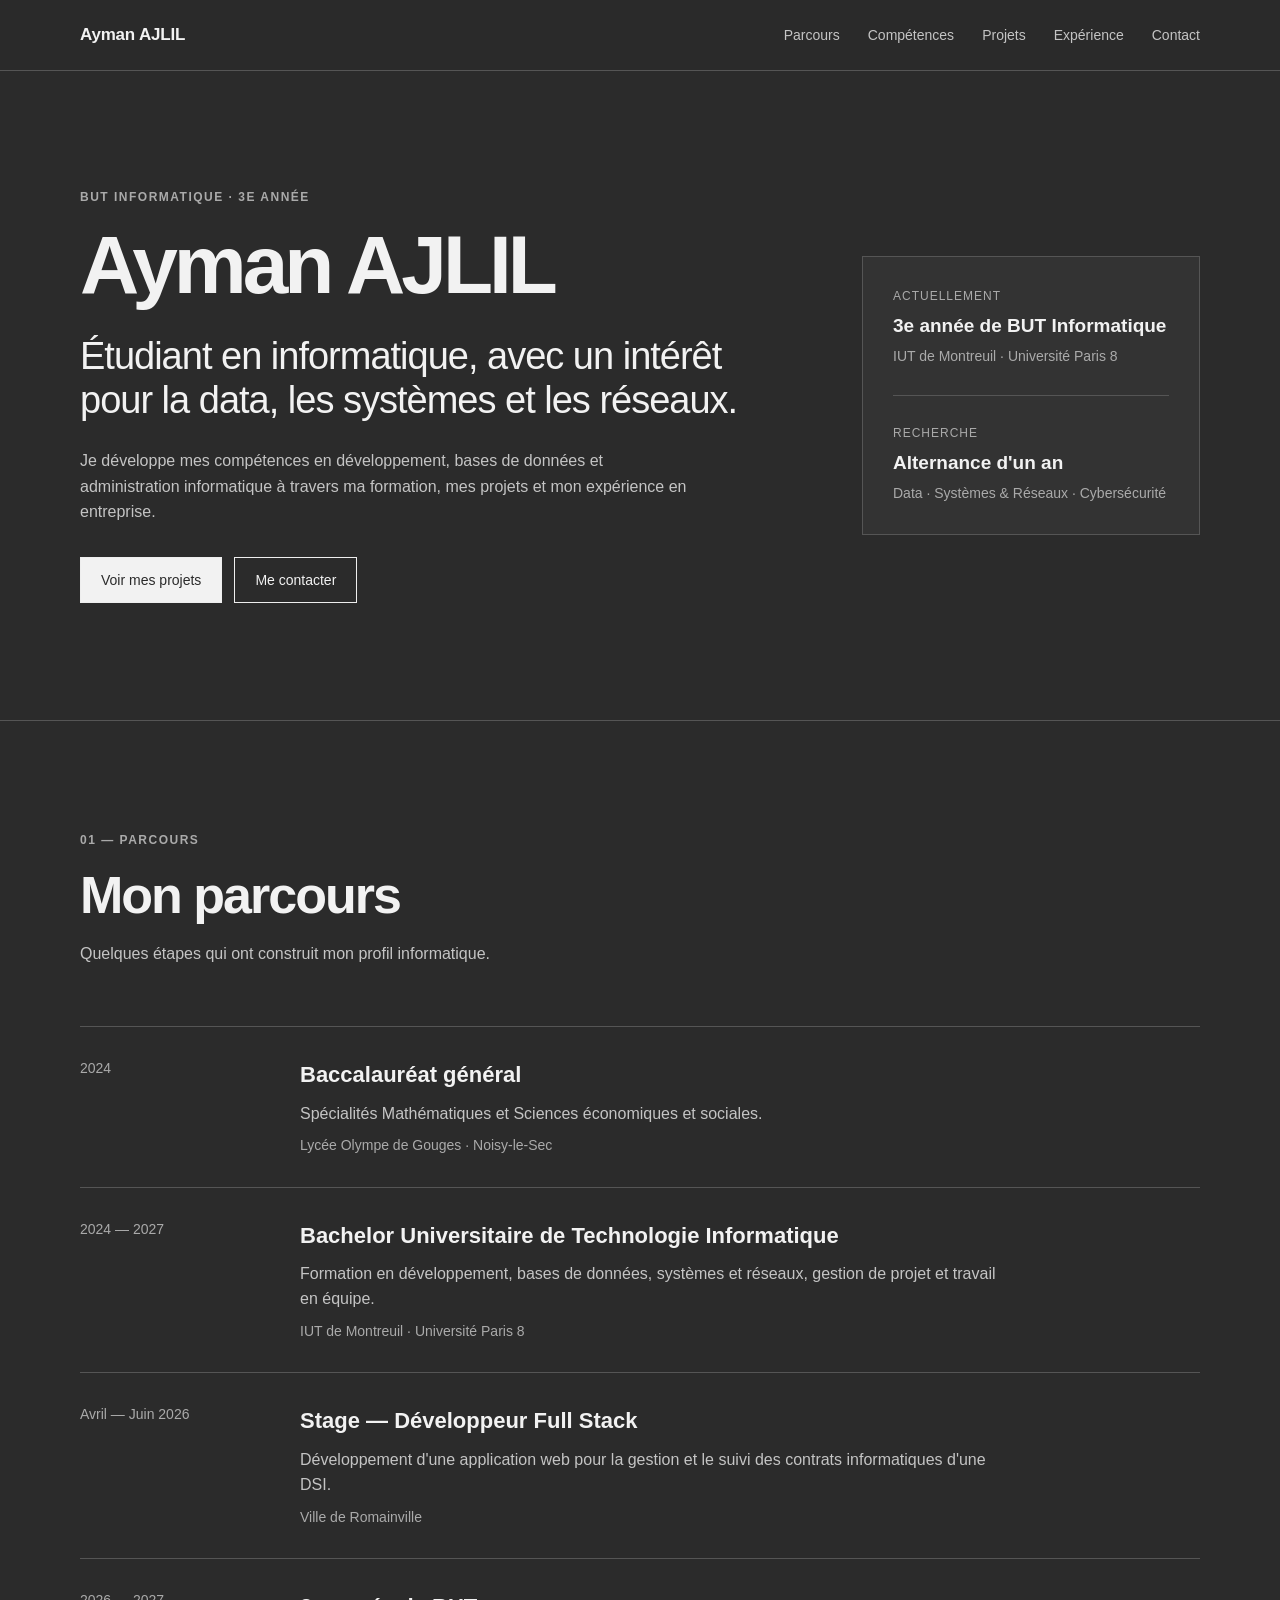
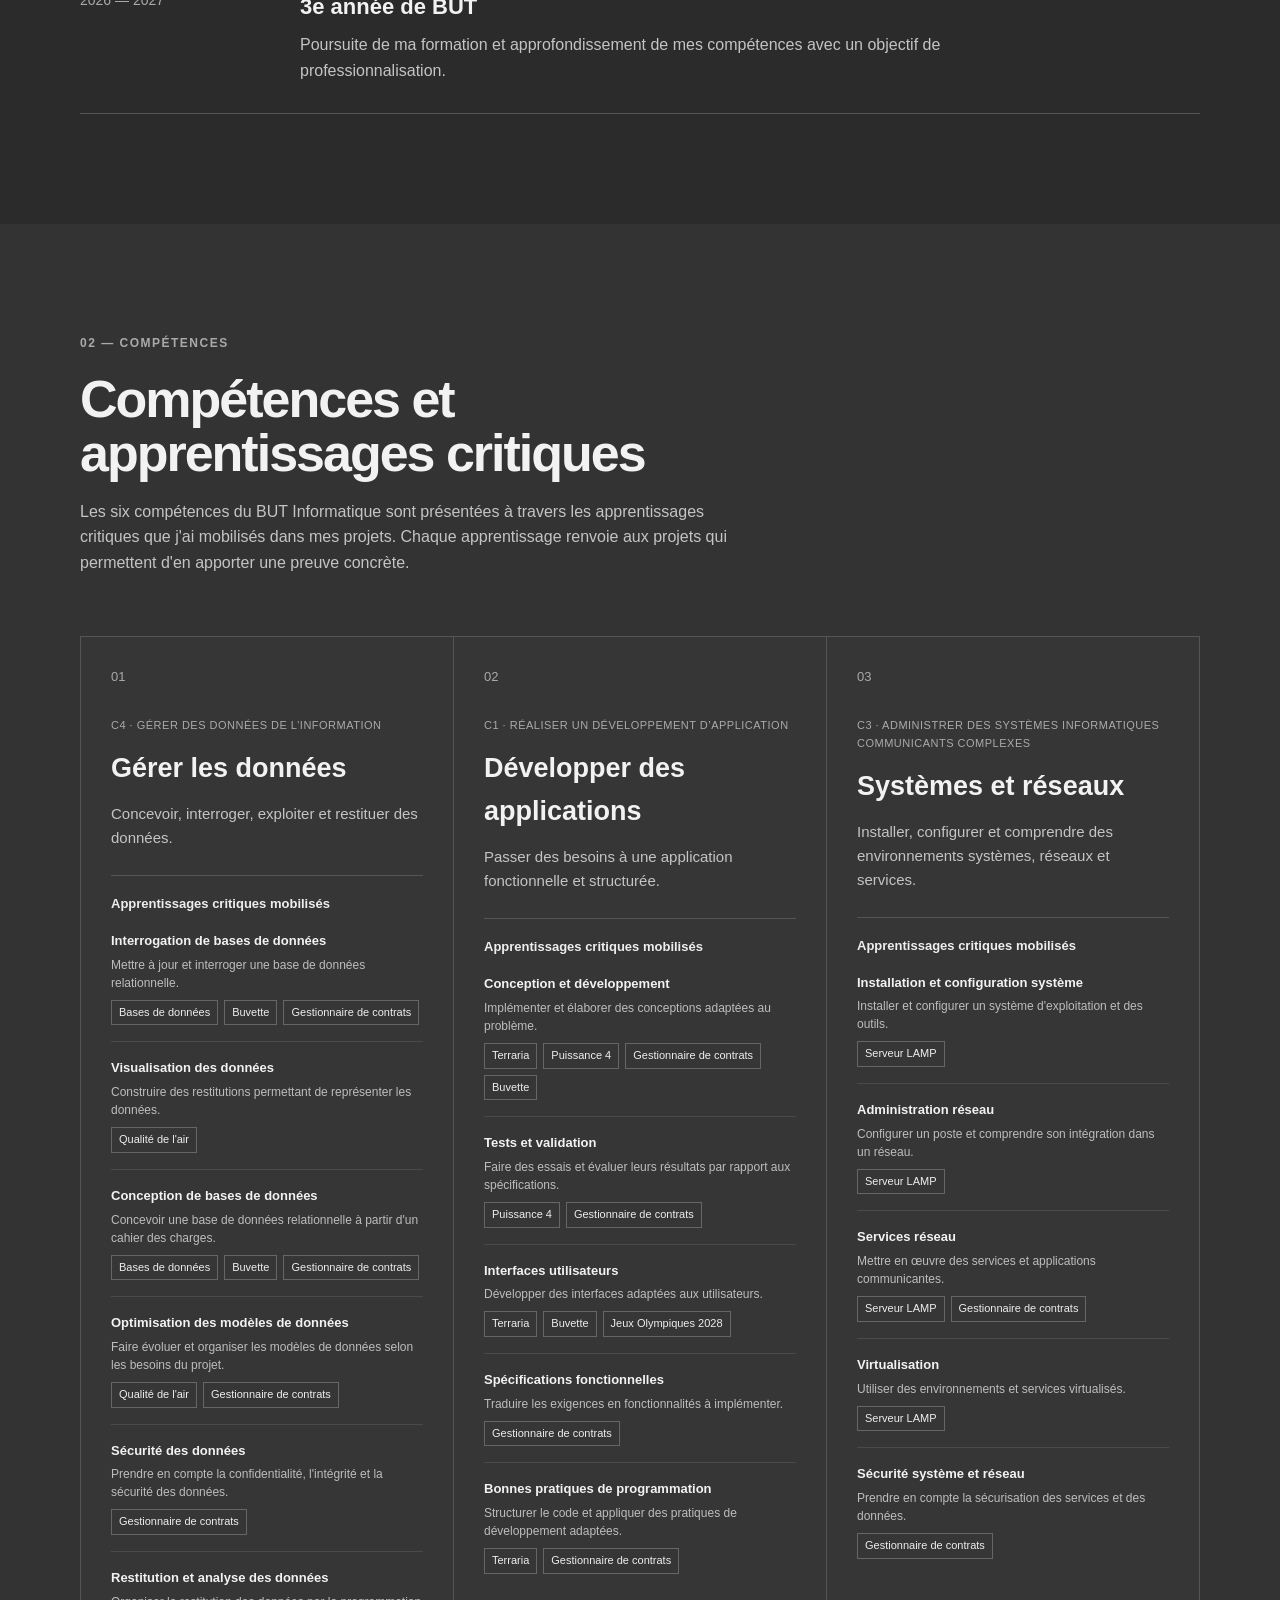
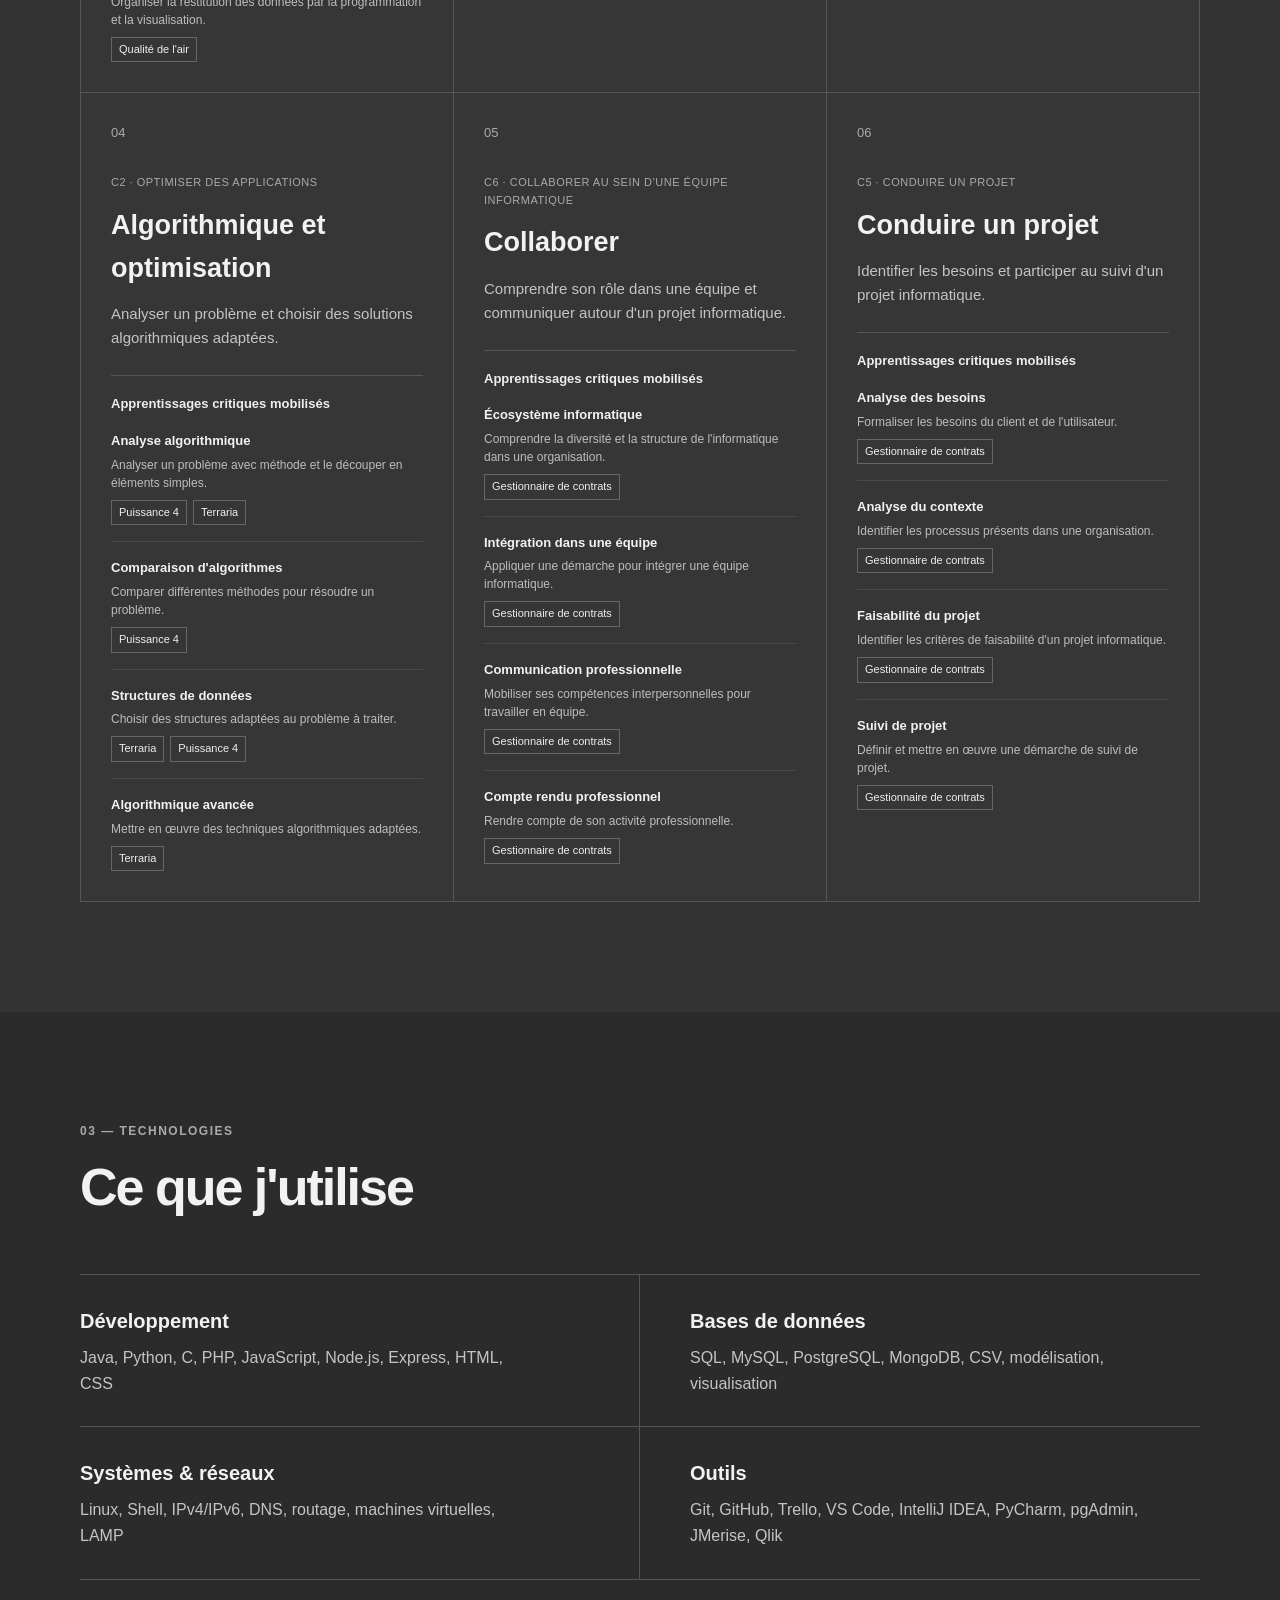
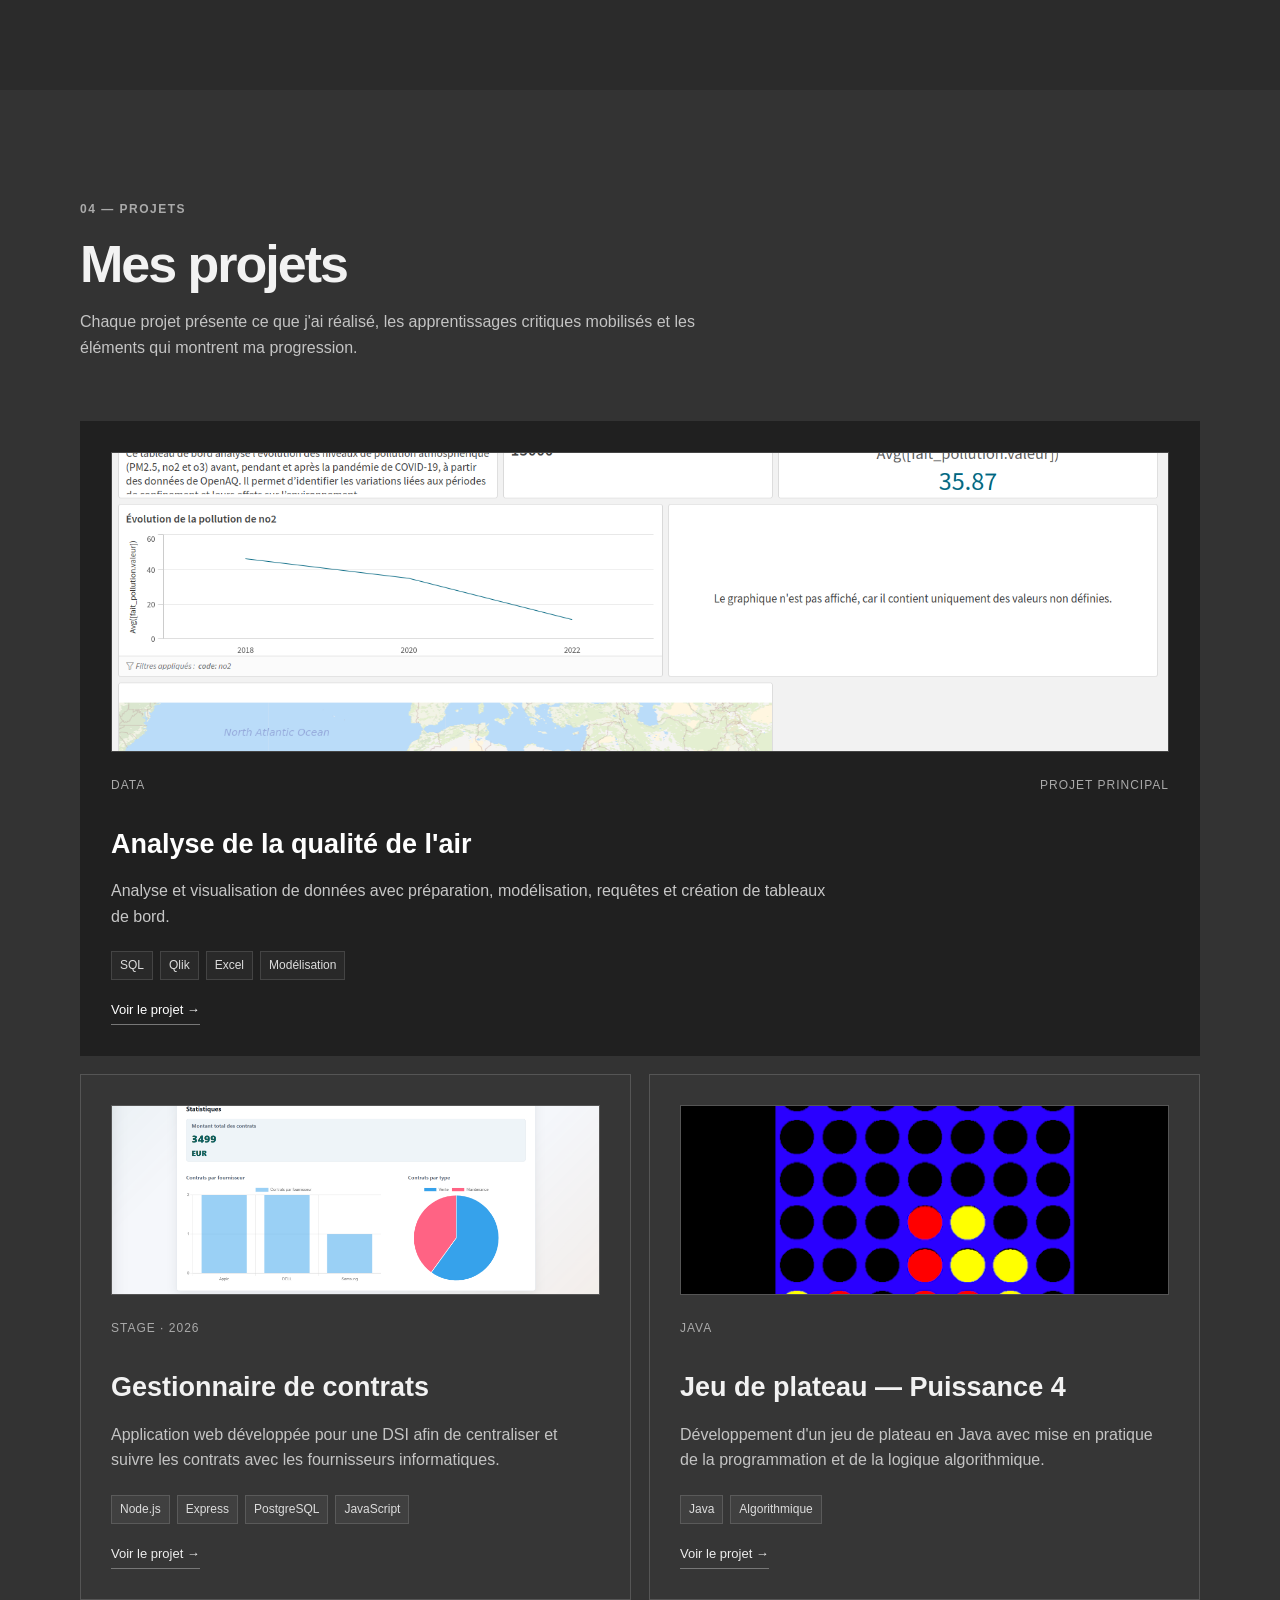
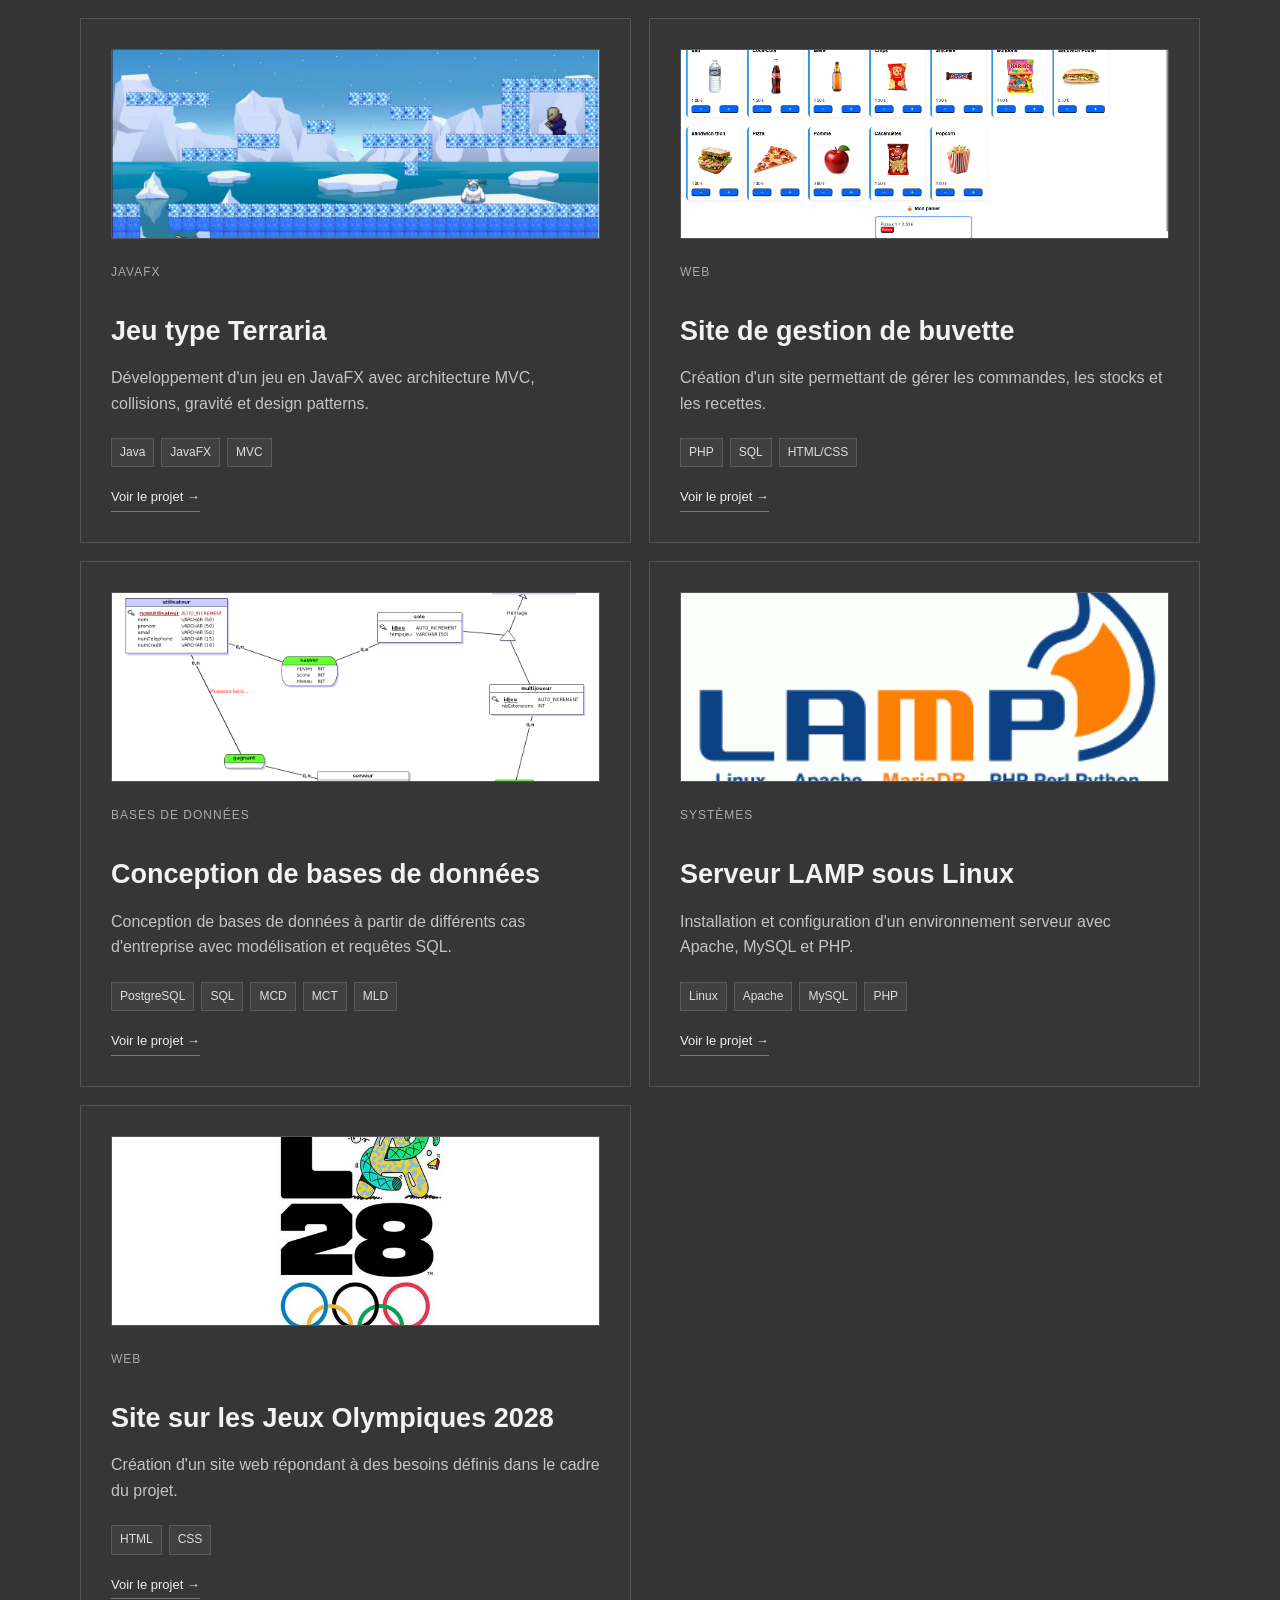
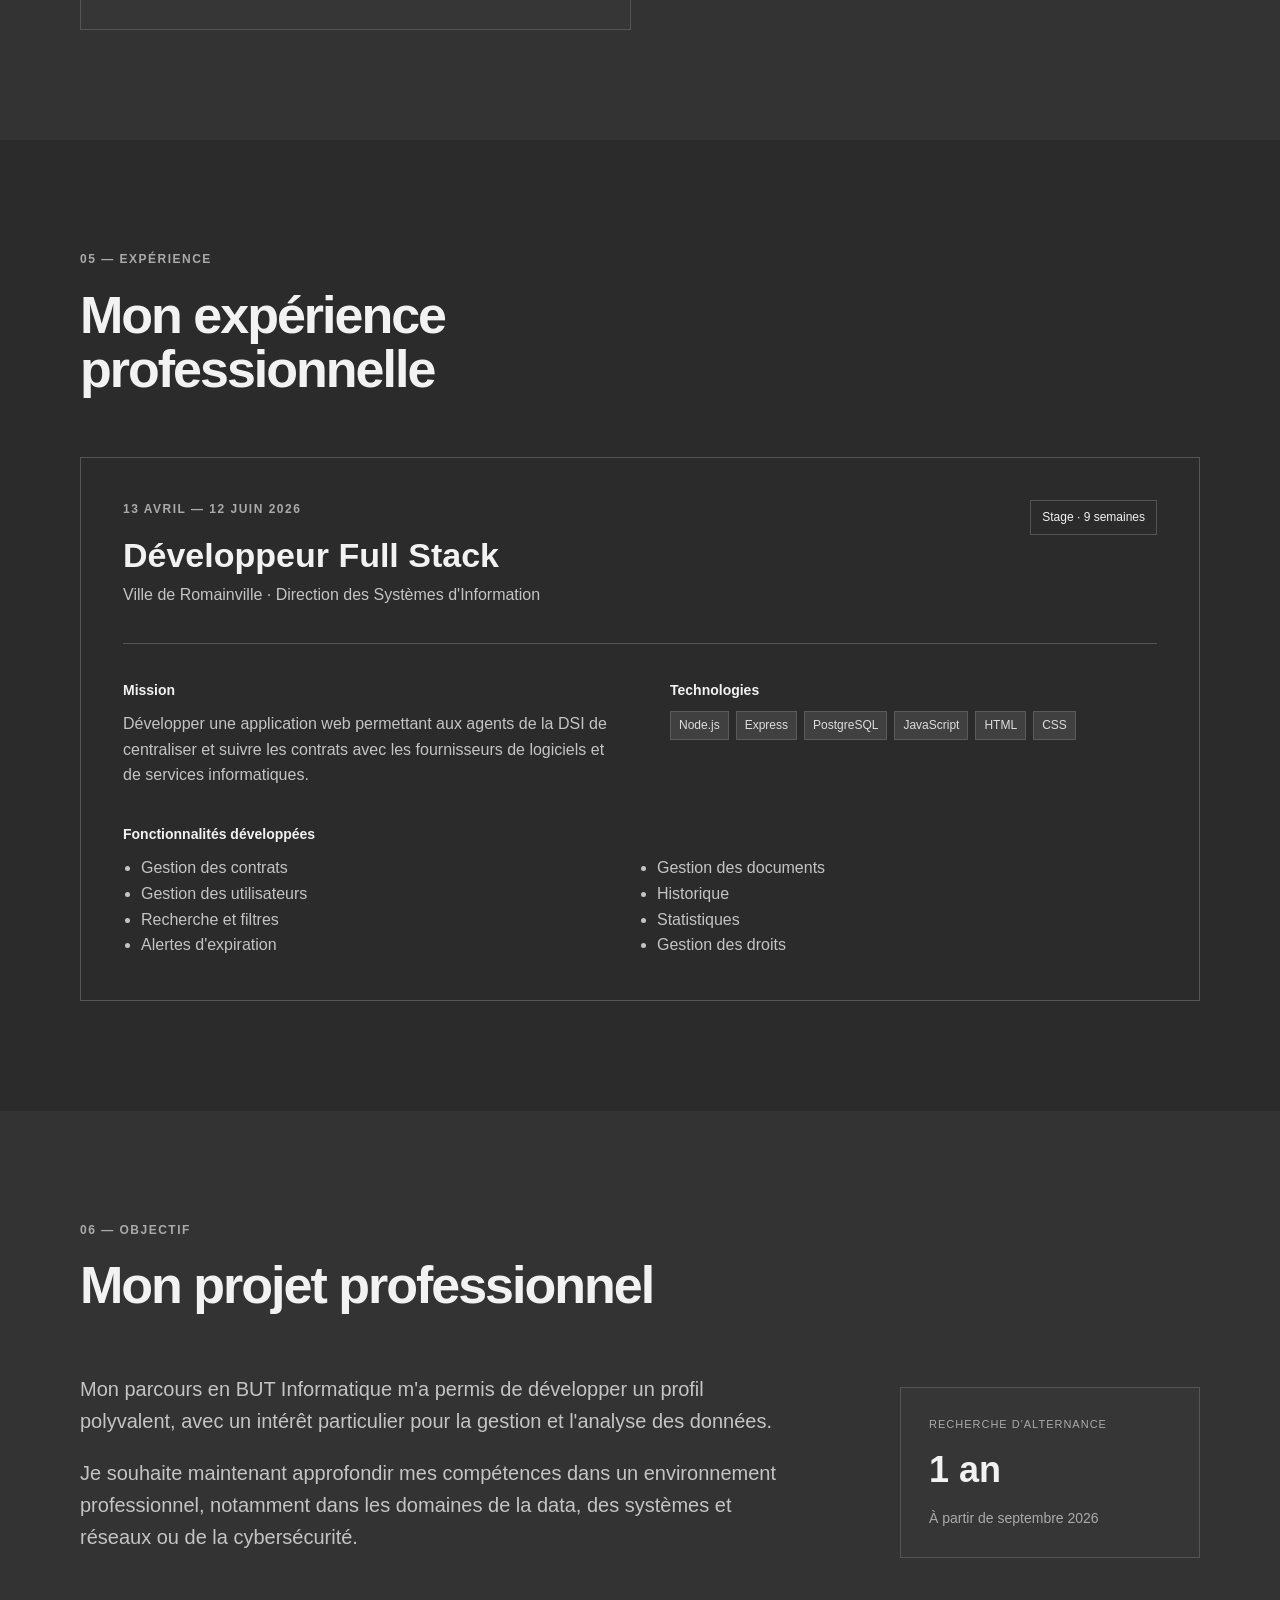
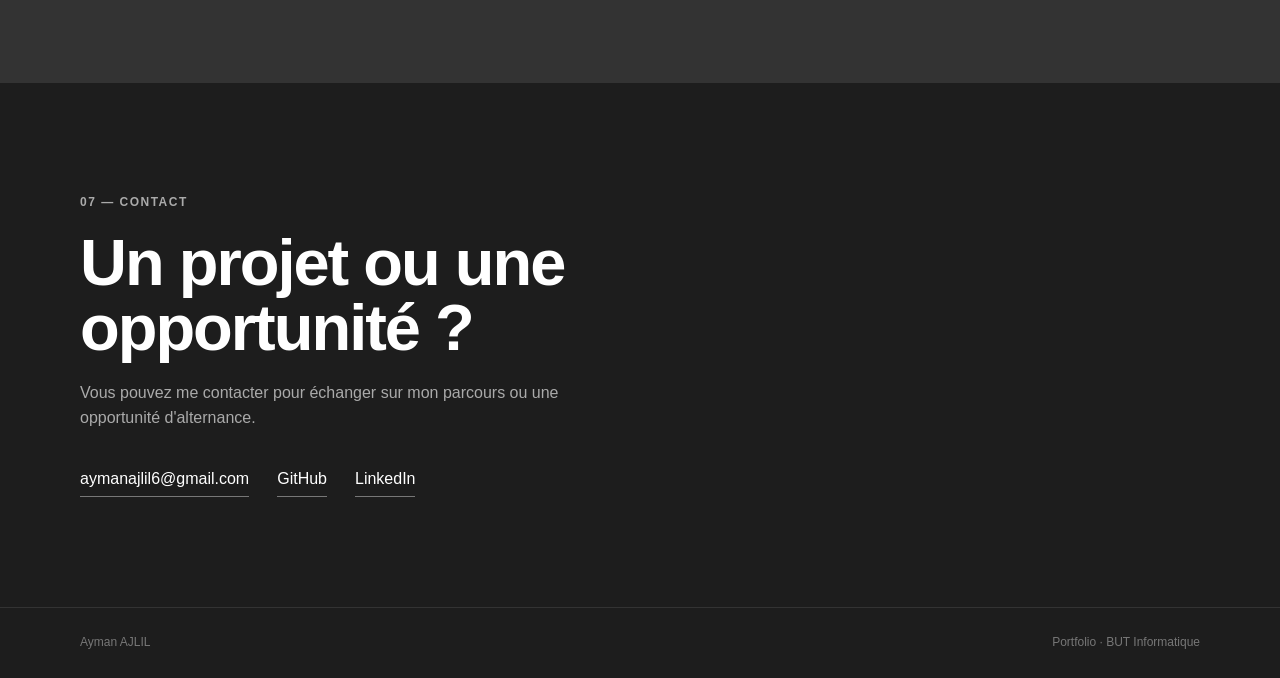
==== commit a90928c5: "correction bug" ====
--- a/index.html
+++ b/index.html
@@ -8,15 +8,10 @@
     <link rel="stylesheet" href="style.css">
 </head>
 <body>
-
 <header class="header">
     <div class="container nav">
         <a href="#accueil" class="logo">Ayman AJLIL</a>
-
-        <button class="menu-button" id="menuButton" aria-label="Ouvrir le menu">
-            <span></span><span></span><span></span>
-        </button>
-
+        <button class="menu-button" id="menuButton" aria-label="Ouvrir le menu"><span></span><span></span><span></span></button>
         <nav id="mainNav">
             <a href="#parcours">Parcours</a>
             <a href="#competences">Compétences</a>
@@ -28,460 +23,124 @@
 </header>
 
 <main>
-    <section class="hero" id="accueil">
-        <div class="container hero-content">
-            <div class="hero-text">
-                <p class="eyebrow">BUT Informatique · 3e année</p>
-                <h1>Ayman AJLIL</h1>
-                <h2>Étudiant en informatique, avec un intérêt pour la data.</h2>
-                <p class="hero-description">
-                    Je développe mes compétences en développement, bases de données et administration
-                    informatique à travers ma formation, mes projets et mon expérience en entreprise.
-                </p>
-
-
-                <div class="hero-actions">
-                    <a class="button button-dark" href="#projets">Voir mes projets</a>
-                    <a class="button button-light" href="#contact">Me contacter</a>
-                </div>
-            </div>
-
-            <div class="hero-card">
-                <p>Actuellement</p>
-                <strong>3e année de BUT Informatique</strong>
-                <span>IUT de Montreuil · Université Paris 8</span>
-                <div class="line"></div>
-                <p>Recherche</p>
-                <strong>Alternance d'un an</strong>
-                <span>Data · Systèmes & Réseaux · Cybersécurité</span>
+<section class="hero" id="accueil">
+    <div class="container hero-content">
+        <div class="hero-text">
+            <p class="eyebrow">BUT Informatique · 3e année</p>
+            <h1>Ayman AJLIL</h1>
+            <h2>Étudiant en informatique, avec un intérêt pour la data, les systèmes et les réseaux.</h2>
+            <p class="hero-description">Je développe mes compétences en développement, bases de données et administration informatique à travers ma formation, mes projets et mon expérience en entreprise.</p>
+            <div class="hero-actions">
+                <a class="button button-dark" href="#projets">Voir mes projets</a>
+                <a class="button button-light" href="#contact">Me contacter</a>
             </div>
         </div>
-    </section>
+        <div class="hero-card">
+            <p>Actuellement</p><strong>3e année de BUT Informatique</strong><span>IUT de Montreuil · Université Paris 8</span>
+            <div class="line"></div>
+            <p>Recherche</p><strong>Alternance d'un an</strong><span>Data · Systèmes & Réseaux · Cybersécurité</span>
+        </div>
+    </div>
+</section>
 
-    <section class="section" id="parcours">
-        <div class="container">
-            <div class="section-heading">
-                <p class="eyebrow">01 — Parcours</p>
-                <h2>Mon parcours</h2>
-                <p>Quelques étapes qui ont construit mon profil informatique.</p>
-            </div>
+<section class="section" id="parcours">
+    <div class="container">
+        <div class="section-heading"><p class="eyebrow">01 — Parcours</p><h2>Mon parcours</h2><p>Quelques étapes qui ont construit mon profil informatique.</p></div>
+        <div class="timeline">
+            <article class="timeline-item"><div class="timeline-date">2024</div><div class="timeline-content"><h3>Baccalauréat général</h3><p>Spécialités Mathématiques et Sciences économiques et sociales.</p><span>Lycée Olympe de Gouges · Noisy-le-Sec</span></div></article>
+            <article class="timeline-item"><div class="timeline-date">2024 — 2027</div><div class="timeline-content"><h3>Bachelor Universitaire de Technologie Informatique</h3><p>Formation en développement, bases de données, systèmes et réseaux, gestion de projet et travail en équipe.</p><span>IUT de Montreuil · Université Paris 8</span></div></article>
+            <article class="timeline-item"><div class="timeline-date">Avril — Juin 2026</div><div class="timeline-content"><h3>Stage — Développeur Full Stack</h3><p>Développement d'une application web pour la gestion et le suivi des contrats informatiques d'une DSI.</p><span>Ville de Romainville</span></div></article>
+            <article class="timeline-item"><div class="timeline-date">2026 — 2027</div><div class="timeline-content"><h3>3e année de BUT</h3><p>Poursuite de ma formation et approfondissement de mes compétences avec un objectif de professionnalisation.</p></div></article>
+        </div>
+    </div>
+</section>
 
-            <div class="timeline">
-                <article class="timeline-item">
-                    <div class="timeline-date">2024</div>
-                    <div class="timeline-content">
-                        <h3>Baccalauréat général</h3>
-                        <p>Spécialités Mathématiques et Sciences économiques et sociales.</p>
-                        <span>Lycée Olympe de Gouges · Noisy-le-Sec</span>
-                    </div>
-                </article>
+<section class="section section-soft" id="competences">
+<div class="container">
+<div class="section-heading"><p class="eyebrow">02 — Compétences</p><h2>Compétences et apprentissages critiques</h2><p>Les six compétences du BUT Informatique sont présentées à travers les apprentissages critiques que j'ai mobilisés dans mes projets. Chaque apprentissage renvoie aux projets qui permettent d'en apporter une preuve concrète.</p></div>
 
-                <article class="timeline-item">
-                    <div class="timeline-date">2024 — 2027</div>
-                    <div class="timeline-content">
-                        <h3>Bachelor Universitaire de Technologie Informatique</h3>
-                        <p>
-                            Formation en développement, bases de données, systèmes et réseaux,
-                            gestion de projet et travail en équipe.
-                        </p>
-                        <span>IUT de Montreuil · Université Paris 8</span>
-                    </div>
-                </article>
+<div class="competence-grid">
+<article class="competence-card priority"><span class="number">01</span><p class="competence-ref">C4 · Gérer des données de l’information</p><h3>Gérer les données</h3><p>Concevoir, interroger, exploiter et restituer des données.</p>
+<div class="learning-block"><h4>Apprentissages critiques mobilisés</h4>
+<div class="ac-item" id="ac-c4-interrogation"><strong>Interrogation de bases de données</strong><span>Mettre à jour et interroger une base de données relationnelle.</span><div class="linked-projects"><a href="projets/bases-donnees.html">Bases de données</a><a href="projets/buvette.html">Buvette</a><a href="projets/gestionnaire-contrats.html">Gestionnaire de contrats</a></div></div>
+<div class="ac-item" id="ac-c4-visualisation"><strong>Visualisation des données</strong><span>Construire des restitutions permettant de représenter les données.</span><div class="linked-projects"><a href="projets/qualite-air.html">Qualité de l'air</a></div></div>
+<div class="ac-item" id="ac-c4-conception"><strong>Conception de bases de données</strong><span>Concevoir une base de données relationnelle à partir d'un cahier des charges.</span><div class="linked-projects"><a href="projets/bases-donnees.html">Bases de données</a><a href="projets/buvette.html">Buvette</a><a href="projets/gestionnaire-contrats.html">Gestionnaire de contrats</a></div></div>
+<div class="ac-item" id="ac-c4-optimisation"><strong>Optimisation des modèles de données</strong><span>Faire évoluer et organiser les modèles de données selon les besoins du projet.</span><div class="linked-projects"><a href="projets/qualite-air.html">Qualité de l'air</a><a href="projets/gestionnaire-contrats.html">Gestionnaire de contrats</a></div></div>
+<div class="ac-item" id="ac-c4-securite"><strong>Sécurité des données</strong><span>Prendre en compte la confidentialité, l'intégrité et la sécurité des données.</span><div class="linked-projects"><a href="projets/gestionnaire-contrats.html">Gestionnaire de contrats</a></div></div>
+<div class="ac-item" id="ac-c4-restitution"><strong>Restitution et analyse des données</strong><span>Organiser la restitution des données par la programmation et la visualisation.</span><div class="linked-projects"><a href="projets/qualite-air.html">Qualité de l'air</a></div></div>
+</div></article>
 
-                <article class="timeline-item">
-                    <div class="timeline-date">Avril — Juin 2026</div>
-                    <div class="timeline-content">
-                        <h3>Stage — Développeur Full Stack</h3>
-                        <p>
-                            Développement d'une application web pour la gestion et le suivi
-                            des contrats informatiques d'une DSI.
-                        </p>
-                        <span>Ville de Romainville</span>
-                    </div>
-                </article>
+<article class="competence-card priority"><span class="number">02</span><p class="competence-ref">C1 · Réaliser un développement d’application</p><h3>Développer des applications</h3><p>Passer des besoins à une application fonctionnelle et structurée.</p>
+<div class="learning-block"><h4>Apprentissages critiques mobilisés</h4>
+<div class="ac-item"><strong>Conception et développement</strong><span>Implémenter et élaborer des conceptions adaptées au problème.</span><div class="linked-projects"><a href="projets/terraria.html">Terraria</a><a href="projets/puissance-4.html">Puissance 4</a><a href="projets/gestionnaire-contrats.html">Gestionnaire de contrats</a><a href="projets/buvette.html">Buvette</a></div></div>
+<div class="ac-item"><strong>Tests et validation</strong><span>Faire des essais et évaluer leurs résultats par rapport aux spécifications.</span><div class="linked-projects"><a href="projets/puissance-4.html">Puissance 4</a><a href="projets/gestionnaire-contrats.html">Gestionnaire de contrats</a></div></div>
+<div class="ac-item"><strong>Interfaces utilisateurs</strong><span>Développer des interfaces adaptées aux utilisateurs.</span><div class="linked-projects"><a href="projets/terraria.html">Terraria</a><a href="projets/buvette.html">Buvette</a><a href="projets/jo-2028.html">Jeux Olympiques 2028</a></div></div>
+<div class="ac-item"><strong>Spécifications fonctionnelles</strong><span>Traduire les exigences en fonctionnalités à implémenter.</span><div class="linked-projects"><a href="projets/gestionnaire-contrats.html">Gestionnaire de contrats</a></div></div>
+<div class="ac-item"><strong>Bonnes pratiques de programmation</strong><span>Structurer le code et appliquer des pratiques de développement adaptées.</span><div class="linked-projects"><a href="projets/terraria.html">Terraria</a><a href="projets/gestionnaire-contrats.html">Gestionnaire de contrats</a></div></div>
+</div></article>
 
-                <article class="timeline-item">
-                    <div class="timeline-date">2026 — 2027</div>
-                    <div class="timeline-content">
-                        <h3>3e année de BUT</h3>
-                        <p>
-                            Poursuite de ma formation et approfondissement de mes compétences
-                            avec un objectif de professionnalisation.
-                        </p>
-                    </div>
-                </article>
-            </div>
-        </div>
-    </section>
+<article class="competence-card"><span class="number">03</span><p class="competence-ref">C3 · Administrer des systèmes informatiques communicants complexes</p><h3>Systèmes et réseaux</h3><p>Installer, configurer et comprendre des environnements systèmes, réseaux et services.</p>
+<div class="learning-block"><h4>Apprentissages critiques mobilisés</h4>
+<div class="ac-item"><strong>Installation et configuration système</strong><span>Installer et configurer un système d'exploitation et des outils.</span><div class="linked-projects"><a href="projets/lamp.html">Serveur LAMP</a></div></div>
+<div class="ac-item"><strong>Administration réseau</strong><span>Configurer un poste et comprendre son intégration dans un réseau.</span><div class="linked-projects"><a href="projets/lamp.html">Serveur LAMP</a></div></div>
+<div class="ac-item"><strong>Services réseau</strong><span>Mettre en œuvre des services et applications communicantes.</span><div class="linked-projects"><a href="projets/lamp.html">Serveur LAMP</a><a href="projets/gestionnaire-contrats.html">Gestionnaire de contrats</a></div></div>
+<div class="ac-item"><strong>Virtualisation</strong><span>Utiliser des environnements et services virtualisés.</span><div class="linked-projects"><a href="projets/lamp.html">Serveur LAMP</a></div></div>
+<div class="ac-item"><strong>Sécurité système et réseau</strong><span>Prendre en compte la sécurisation des services et des données.</span><div class="linked-projects"><a href="projets/gestionnaire-contrats.html">Gestionnaire de contrats</a></div></div>
+</div></article>
 
-    <section class="section section-soft" id="competences">
-        <div class="container">
-            <div class="section-heading">
-                <p class="eyebrow">02 — Compétences</p>
-                <h2>Les compétences du BUT Informatique</h2>
-                <p>
-                    Ma formation me permet de développer les six compétences du référentiel
-                    national du BUT Informatique, à travers les enseignements et les projets.
-                </p>
-            </div>
+<article class="competence-card"><span class="number">04</span><p class="competence-ref">C2 · Optimiser des applications</p><h3>Algorithmique et optimisation</h3><p>Analyser un problème et choisir des solutions algorithmiques adaptées.</p>
+<div class="learning-block"><h4>Apprentissages critiques mobilisés</h4>
+<div class="ac-item"><strong>Analyse algorithmique</strong><span>Analyser un problème avec méthode et le découper en éléments simples.</span><div class="linked-projects"><a href="projets/puissance-4.html">Puissance 4</a><a href="projets/terraria.html">Terraria</a></div></div>
+<div class="ac-item"><strong>Comparaison d'algorithmes</strong><span>Comparer différentes méthodes pour résoudre un problème.</span><div class="linked-projects"><a href="projets/puissance-4.html">Puissance 4</a></div></div>
+<div class="ac-item"><strong>Structures de données</strong><span>Choisir des structures adaptées au problème à traiter.</span><div class="linked-projects"><a href="projets/terraria.html">Terraria</a><a href="projets/puissance-4.html">Puissance 4</a></div></div>
+<div class="ac-item"><strong>Algorithmique avancée</strong><span>Mettre en œuvre des techniques algorithmiques adaptées.</span><div class="linked-projects"><a href="projets/terraria.html">Terraria</a></div></div>
+</div></article>
 
-            <div class="competence-note">
-                <p>J’ai classé ces compétences selon celles que j’ai le plus mobilisées dans mon parcours, en m’appuyant sur les apprentissages critiques du référentiel du BUT Informatique.</p>
-            </div>
+<article class="competence-card"><span class="number">05</span><p class="competence-ref">C6 · Collaborer au sein d’une équipe informatique</p><h3>Collaborer</h3><p>Comprendre son rôle dans une équipe et communiquer autour d'un projet informatique.</p>
+<div class="learning-block"><h4>Apprentissages critiques mobilisés</h4>
+<div class="ac-item"><strong>Écosystème informatique</strong><span>Comprendre la diversité et la structure de l'informatique dans une organisation.</span><div class="linked-projects"><a href="projets/gestionnaire-contrats.html">Gestionnaire de contrats</a></div></div>
+<div class="ac-item"><strong>Intégration dans une équipe</strong><span>Appliquer une démarche pour intégrer une équipe informatique.</span><div class="linked-projects"><a href="projets/gestionnaire-contrats.html">Gestionnaire de contrats</a></div></div>
+<div class="ac-item"><strong>Communication professionnelle</strong><span>Mobiliser ses compétences interpersonnelles pour travailler en équipe.</span><div class="linked-projects"><a href="projets/gestionnaire-contrats.html">Gestionnaire de contrats</a></div></div>
+<div class="ac-item"><strong>Compte rendu professionnel</strong><span>Rendre compte de son activité professionnelle.</span><div class="linked-projects"><a href="projets/gestionnaire-contrats.html">Gestionnaire de contrats</a></div></div>
+</div></article>
 
-            <div class="competence-grid">
-                <article class="competence-card priority">
-                    <span class="number">01</span>
-                    <p class="competence-ref">C4 · Gérer des données de l’information</p>
-                    <h3>Gérer les données</h3>
-                    <p>Concevoir, interroger, exploiter et restituer des données à partir de besoins définis.</p>
-                    <div class="skill-list">
-                        <span>Concevoir une base de données relationnelle</span>
-                        <span>Mettre à jour et interroger une base de données</span>
-                        <span>Préparer et extraire des données</span>
-                        <span>Visualiser des données</span>
-                        <span>Modéliser avec MCD / MLD / MCT</span>
-                        <span>Exploiter des données avec SQL et Qlik</span>
-                    </div>
-                    <div class="competence-proof"><strong>Projets associés</strong><br>Qualité de l’air · Bases de données · Gestionnaire de contrats</div>
-                </article>
+<article class="competence-card"><span class="number">06</span><p class="competence-ref">C5 · Conduire un projet</p><h3>Conduire un projet</h3><p>Identifier les besoins et participer au suivi d'un projet informatique.</p>
+<div class="learning-block"><h4>Apprentissages critiques mobilisés</h4>
+<div class="ac-item"><strong>Analyse des besoins</strong><span>Formaliser les besoins du client et de l'utilisateur.</span><div class="linked-projects"><a href="projets/gestionnaire-contrats.html">Gestionnaire de contrats</a></div></div>
+<div class="ac-item"><strong>Analyse du contexte</strong><span>Identifier les processus présents dans une organisation.</span><div class="linked-projects"><a href="projets/gestionnaire-contrats.html">Gestionnaire de contrats</a></div></div>
+<div class="ac-item"><strong>Faisabilité du projet</strong><span>Identifier les critères de faisabilité d'un projet informatique.</span><div class="linked-projects"><a href="projets/gestionnaire-contrats.html">Gestionnaire de contrats</a></div></div>
+<div class="ac-item"><strong>Suivi de projet</strong><span>Définir et mettre en œuvre une démarche de suivi de projet.</span><div class="linked-projects"><a href="projets/gestionnaire-contrats.html">Gestionnaire de contrats</a></div></div>
+</div></article>
+</div>
+</div>
+</section>
 
-                <article class="competence-card priority">
-                    <span class="number">02</span>
-                    <p class="competence-ref">C1 · Réaliser un développement d’application</p>
-                    <h3>Développer des applications</h3>
-                    <p>Concevoir et développer des solutions informatiques en passant des besoins à une application fonctionnelle.</p>
-                    <div class="skill-list">
-                        <span>Élaborer et implémenter des spécifications</span>
-                        <span>Adopter de bonnes pratiques de conception et de programmation</span>
-                        <span>Développer des interfaces utilisateurs</span>
-                        <span>Vérifier la qualité par les tests</span>
-                        <span>Choisir une architecture adaptée</span>
-                        <span>Faire évoluer une application existante</span>
-                    </div>
-                    <div class="competence-proof"><strong>Projets associés</strong><br>Gestionnaire de contrats · Terraria · Puissance 4 · Buvette</div>
-                </article>
+<section class="section" id="technologies"><div class="container"><div class="section-heading"><p class="eyebrow">03 — Technologies</p><h2>Ce que j'utilise</h2></div><div class="technology-grid">
+<div><h3>Développement</h3><p>Java, Python, C, PHP, JavaScript, Node.js, Express, HTML, CSS</p></div>
+<div><h3>Bases de données</h3><p>SQL, MySQL, PostgreSQL, MongoDB, CSV, modélisation, visualisation</p></div>
+<div><h3>Systèmes & réseaux</h3><p>Linux, Shell, IPv4/IPv6, DNS, routage, machines virtuelles, LAMP</p></div>
+<div><h3>Outils</h3><p>Git, GitHub, Trello, VS Code, IntelliJ IDEA, PyCharm, pgAdmin, JMerise, Qlik</p></div>
+</div></div></section>
 
-                <article class="competence-card">
-                    <span class="number">03</span>
-                    <p class="competence-ref">C3 · Administrer des systèmes informatiques communicants</p>
-                    <h3>Administrer des systèmes et réseaux</h3>
-                    <p>Mettre en place et comprendre des environnements systèmes, réseaux et services informatiques.</p>
-                    <div class="skill-list">
-                        <span>Installer et configurer un poste de travail</span>
-                        <span>Déployer des services dans une architecture réseau</span>
-                        <span>Utiliser la virtualisation</span>
-                        <span>Configurer des services réseau</span>
-                        <span>Linux et Shell</span>
-                        <span>IPv4 / IPv6 · DNS · Routage</span>
-                    </div>
-                    <div class="competence-proof"><strong>Travaux associés</strong><br>Serveur LAMP · Réseaux · Machines virtuelles</div>
-                </article>
+<section class="section section-soft" id="projets"><div class="container"><div class="section-heading"><p class="eyebrow">04 — Projets</p><h2>Mes projets</h2><p>Chaque projet présente ce que j'ai réalisé, les apprentissages critiques mobilisés et les éléments qui montrent ma progression.</p></div>
+<div class="project-grid">
+<article class="project-card featured"><img class="project-image" src="images/qualite-air.png" alt="Analyse de la qualité de l'air"><div class="project-top"><span>Data</span><span>Projet principal</span></div><h3>Analyse de la qualité de l'air</h3><p>Analyse et visualisation de données avec préparation, modélisation, requêtes et création de tableaux de bord.</p><div class="tags"><span>SQL</span><span>Qlik</span><span>Excel</span><span>Modélisation</span></div><a class="project-link" href="projets/qualite-air.html">Voir le projet →</a></article>
+<article class="project-card"><img class="project-image" src="images/projet-stage.png" alt="Gestionnaire de contrats"><div class="project-top"><span>Stage · 2026</span></div><h3>Gestionnaire de contrats</h3><p>Application web développée pour une DSI afin de centraliser et suivre les contrats avec les fournisseurs informatiques.</p><div class="tags"><span>Node.js</span><span>Express</span><span>PostgreSQL</span><span>JavaScript</span></div><a class="project-link" href="projets/gestionnaire-contrats.html">Voir le projet →</a></article>
+<article class="project-card"><img class="project-image" src="images/puissance-4.png" alt="Puissance 4"><div class="project-top"><span>Java</span></div><h3>Jeu de plateau — Puissance 4</h3><p>Développement d'un jeu de plateau en Java avec mise en pratique de la programmation et de la logique algorithmique.</p><div class="tags"><span>Java</span><span>Algorithmique</span></div><a class="project-link" href="projets/puissance-4.html">Voir le projet →</a></article>
+<article class="project-card"><img class="project-image" src="images/terraria.png" alt="Jeu type Terraria"><div class="project-top"><span>JavaFX</span></div><h3>Jeu type Terraria</h3><p>Développement d'un jeu en JavaFX avec architecture MVC, collisions, gravité et design patterns.</p><div class="tags"><span>Java</span><span>JavaFX</span><span>MVC</span></div><a class="project-link" href="projets/terraria.html">Voir le projet →</a></article>
+<article class="project-card"><img class="project-image" src="images/buvette.png" alt="Site de gestion de buvette"><div class="project-top"><span>Web</span></div><h3>Site de gestion de buvette</h3><p>Création d'un site permettant de gérer les commandes, les stocks et les recettes.</p><div class="tags"><span>PHP</span><span>SQL</span><span>HTML/CSS</span></div><a class="project-link" href="projets/buvette.html">Voir le projet →</a></article>
+<article class="project-card"><img class="project-image" src="images/bases-donnees.png" alt="Conception de bases de données"><div class="project-top"><span>Bases de données</span></div><h3>Conception de bases de données</h3><p>Conception de bases de données à partir de différents cas d'entreprise avec modélisation et requêtes SQL.</p><div class="tags"><span>PostgreSQL</span><span>SQL</span><span>MCD</span><span>MCT</span><span>MLD</span></div><a class="project-link" href="projets/bases-donnees.html">Voir le projet →</a></article>
+<article class="project-card"><img class="project-image" src="images/serveur-lamp.png" alt="Serveur LAMP sous Linux"><div class="project-top"><span>Systèmes</span></div><h3>Serveur LAMP sous Linux</h3><p>Installation et configuration d'un environnement serveur avec Apache, MySQL et PHP.</p><div class="tags"><span>Linux</span><span>Apache</span><span>MySQL</span><span>PHP</span></div><a class="project-link" href="projets/lamp.html">Voir le projet →</a></article>
+<article class="project-card"><img class="project-image" src="images/jo-2028.png" alt="Site sur les Jeux Olympiques 2028"><div class="project-top"><span>Web</span></div><h3>Site sur les Jeux Olympiques 2028</h3><p>Création d'un site web répondant à des besoins définis dans le cadre du projet.</p><div class="tags"><span>HTML</span><span>CSS</span></div><a class="project-link" href="projets/jo-2028.html">Voir le projet →</a></article>
+</div></div></section>
 
-                <article class="competence-card">
-                    <span class="number">04</span>
-                    <p class="competence-ref">C2 · Optimiser des applications</p>
-                    <h3>Algorithmique et optimisation</h3>
-                    <p>Analyser un problème, choisir des structures de données et mettre en œuvre des algorithmes adaptés.</p>
-                    <div class="skill-list">
-                        <span>Analyser un problème avec méthode</span>
-                        <span>Choisir des structures de données adaptées</span>
-                        <span>Comparer des algorithmes</span>
-                        <span>Justifier les choix et valider les résultats</span>
-                        <span>Algorithmique</span>
-                    </div>
-                    <div class="competence-proof"><strong>Projets associés</strong><br>Puissance 4 · Jeux en Java / JavaFX</div>
-                </article>
+<section class="section" id="experience"><div class="container"><div class="section-heading"><p class="eyebrow">05 — Expérience</p><h2>Mon expérience professionnelle</h2></div><article class="experience-card"><div class="experience-header"><div><p class="eyebrow">13 avril — 12 juin 2026</p><h3>Développeur Full Stack</h3><div class="company-title"><p class="company">Ville de Romainville · Direction des Systèmes d'Information</p></div></div><span class="experience-label">Stage · 9 semaines</span></div><div class="experience-body"><div><h4>Mission</h4><p>Développer une application web permettant aux agents de la DSI de centraliser et suivre les contrats avec les fournisseurs de logiciels et de services informatiques.</p></div><div><h4>Technologies</h4><div class="tags"><span>Node.js</span><span>Express</span><span>PostgreSQL</span><span>JavaScript</span><span>HTML</span><span>CSS</span></div></div><div><h4>Fonctionnalités développées</h4><ul class="columns-list"><li>Gestion des contrats</li><li>Gestion des utilisateurs</li><li>Recherche et filtres</li><li>Alertes d'expiration</li><li>Gestion des documents</li><li>Historique</li><li>Statistiques</li><li>Gestion des droits</li></ul></div></div></article></div></section>
 
-                <article class="competence-card">
-                    <span class="number">05</span>
-                    <p class="competence-ref">C6 · Collaborer au sein d’une équipe informatique</p>
-                    <h3>Collaborer</h3>
-                    <p>Comprendre son rôle dans une équipe et communiquer autour d’un projet informatique.</p>
-                    <div class="skill-list">
-                        <span>Intégrer une équipe informatique</span>
-                        <span>Mobiliser les compétences interpersonnelles</span>
-                        <span>Rendre compte de son activité</span>
-                        <span>Utiliser Git et GitHub</span>
-                        <span>Communiquer sur un projet</span>
-                    </div>
-                    <div class="competence-proof"><strong>Expérience associée</strong><br>Travaux en groupe · Stage en DSI</div>
-                </article>
+<section class="section section-soft"><div class="container"><div class="section-heading"><p class="eyebrow">06 — Objectif</p><h2>Mon projet professionnel</h2></div><div class="goal"><div><p>Mon parcours en BUT Informatique m'a permis de développer un profil polyvalent, avec un intérêt particulier pour la gestion et l'analyse des données.</p><p>Je souhaite maintenant approfondir mes compétences dans un environnement professionnel, notamment dans les domaines de la data, des systèmes et réseaux ou de la cybersécurité.</p></div><div class="goal-box"><span>Recherche d'alternance</span><strong>1 an</strong><p>À partir de septembre 2026</p></div></div></div></section>
 
-                <article class="competence-card">
-                    <span class="number">06</span>
-                    <p class="competence-ref">C5 · Conduire un projet</p>
-                    <h3>Conduire un projet</h3>
-                    <p>Identifier les besoins et participer au suivi d’un projet informatique.</p>
-                    <div class="skill-list">
-                        <span>Appréhender les besoins du client et de l’utilisateur</span>
-                        <span>Identifier les acteurs et les phases d’un projet</span>
-                        <span>Mettre en place des outils de gestion de projet</span>
-                        <span>Suivre les tâches et l’avancement</span>
-                    </div>
-                    <div class="competence-proof"><strong>Expérience associée</strong><br>Trello · Kanban · Stage</div>
-                </article>
-            </div>
-        </div>
-    </section>
-
-    <section class="section" id="technologies">
-        <div class="container">
-            <div class="section-heading">
-                <p class="eyebrow">03 — Technologies</p>
-                <h2>Ce que j'utilise</h2>
-            </div>
-
-            <div class="technology-grid">
-                <div>
-                    <h3>Développement</h3>
-                    <p>Java, Python, C, PHP, JavaScript, Node.js, Express, HTML, CSS</p>
-                </div>
-                <div>
-                    <h3>Bases de données</h3>
-                    <p>SQL, MySQL, PostgreSQL, MongoDB, CSV, modélisation, visualisation</p>
-                </div>
-                <div>
-                    <h3>Systèmes & réseaux</h3>
-                    <p>Linux, Shell, IPv4/IPv6, DNS, routage, machines virtuelles, LAMP</p>
-                </div>
-                <div>
-                    <h3>Outils</h3>
-                    <p>Git, GitHub, Trello, VS Code, IntelliJ IDEA, PyCharm, pgAdmin, JMerise, Qlik</p>
-                </div>
-            </div>
-        </div>
-    </section>
-
-    <section class="section section-soft" id="projets">
-        <div class="container">
-            <div class="section-heading">
-                <p class="eyebrow">04 — Projets</p>
-                <h2>Mes projets</h2>
-                <p>Des projets réalisés pendant ma formation et mon stage.</p>
-            </div>
-
-            <div class="project-grid">
-                <article class="project-card featured">
-                    <img class="project-image" src="images/qualite-air.png" alt="Tableau de bord d'analyse de la qualité de l'air">
-                    <div class="project-top">
-                        <span>Data</span>
-                        <span>Projet principal</span>
-                    </div>
-                    <h3>Analyse de la qualité de l'air</h3>
-                    <p>
-                        Analyse et visualisation de jeux de données avec extraction,
-                        nettoyage, modélisation et création de tableaux de bord.
-                    </p>
-                    <div class="tags">
-                        <span>SQL</span><span>Qlik</span><span>Excel</span>
-                        <span>MCD</span><span>Modélisation</span>
-                    </div>
-                    <div class="project-details">
-                        <strong>Travail réalisé</strong>
-                        <ul>
-                            <li>Extraction et préparation des données</li>
-                            <li>Nettoyage et traitement des données</li>
-                            <li>Modélisation des données</li>
-                            <li>Requêtes SQL</li>
-                            <li>Création de visualisations et tableaux de bord</li>
-                        </ul>
-                    </div>
-                </article>
-
-                <article class="project-card">
-                    <img class="project-image" src="images/projet-stage.png" alt="Interface du gestionnaire de contrats réalisé en stage">
-                    <div class="project-top"><span>Stage · 2026</span></div>
-                    <h3>Gestionnaire de contrats</h3>
-                    <p>
-                        Application web développée pour une DSI afin de centraliser et suivre
-                        les contrats avec les fournisseurs informatiques.
-                    </p>
-                    <div class="tags">
-                        <span>Node.js</span><span>Express</span><span>PostgreSQL</span>
-                        <span>JavaScript</span><span>HTML/CSS</span>
-                    </div>
-                </article>
-
-                <article class="project-card">
-                    <img class="project-image" src="images/puissance-4.png" alt="Jeu Puissance 4 développé en Java">
-                    <div class="project-top"><span>Java</span></div>
-                    <h3>Jeu de plateau — Puissance 4</h3>
-                    <p>
-                        Développement d'un jeu de plateau en Java avec mise en pratique
-                        de la programmation et de la logique algorithmique.
-                    </p>
-                    <div class="tags"><span>Java</span><span>Algorithmique</span></div>
-                </article>
-
-                <article class="project-card">
-                    <img class="project-image" src="images/terraria.png" alt="Jeu type Terraria développé en JavaFX">
-                    <div class="project-top"><span>JavaFX</span></div>
-                    <h3>Jeu type Terraria</h3>
-                    <p>
-                        Développement d'un jeu en JavaFX avec architecture MVC,
-                        collisions, gravité et mise en pratique de design patterns.
-                    </p>
-                    <div class="tags">
-                        <span>Java</span><span>JavaFX</span><span>MVC</span>
-                    </div>
-                </article>
-
-                <article class="project-card">
-                    <img class="project-image" src="images/buvette.png" alt="Site de gestion de buvette">
-                    <div class="project-top"><span>Web</span></div>
-                    <h3>Site de gestion de buvette</h3>
-                    <p>
-                        Création d'un site permettant de gérer les commandes,
-                        les stocks et les recettes.
-                    </p>
-                    <div class="tags"><span>PHP</span><span>SQL</span><span>HTML/CSS</span></div>
-                </article>
-
-                <article class="project-card">
-                    <img class="project-image" src="images/bases-donnees.png" alt="Modèle de conception de base de données">
-                    <div class="project-top"><span>Bases de données</span></div>
-                    <h3>Conception de bases de données</h3>
-                    <p>
-                        Conception de bases de données à partir de différents cas
-                        d'entreprise avec modélisation et requêtes SQL avancées.
-                    </p>
-                    <div class="tags">
-                        <span>PostgreSQL</span><span>SQL</span><span>MCD</span>
-                        <span>MCT</span><span>MLD</span>
-                    </div>
-                </article>
-
-                <article class="project-card">
-                    <img class="project-image" src="images/serveur-lamp.png" alt="Serveur LAMP sous Linux">
-                    <div class="project-top"><span>Systèmes</span></div>
-                    <h3>Serveur LAMP sous Linux</h3>
-                    <p>
-                        Installation et configuration d'un environnement serveur
-                        avec Apache, MySQL et PHP.
-                    </p>
-                    <div class="tags"><span>Linux</span><span>Apache</span><span>MySQL</span><span>PHP</span></div>
-                </article>
-
-                <article class="project-card">
-                    <img class="project-image" src="images/jo-2028.png" alt="Site web sur les Jeux Olympiques 2028">
-                    <div class="project-top"><span>Web</span></div>
-                    <h3>Site sur les Jeux Olympiques 2028</h3>
-                    <p>
-                        Création d'un site web répondant à des besoins définis
-                        dans le cadre du projet.
-                    </p>
-                    <div class="tags"><span>HTML</span><span>CSS</span></div>
-                </article>
-            </div>
-        </div>
-    </section>
-
-    <section class="section" id="experience">
-        <div class="container">
-            <div class="section-heading">
-                <p class="eyebrow">05 — Expérience</p>
-                <h2>Mon expérience professionnelle</h2>
-            </div>
-
-            <article class="experience-card">
-                <div class="experience-header">
-                    <div>
-                        <p class="eyebrow">13 avril — 12 juin 2026</p>
-                        <h3>Développeur Full Stack</h3>
-                        <p class="company">Ville de Romainville · Direction des Systèmes d'Information</p>
-                    </div>
-                    <span class="experience-label">Stage · 9 semaines</span>
-                </div>
-
-                <div class="experience-body">
-                    <div>
-                        <h4>Mission</h4>
-                        <p>
-                            Développer une application web permettant aux agents de la DSI
-                            de centraliser et suivre les contrats avec les fournisseurs
-                            de logiciels et de services informatiques.
-                        </p>
-                    </div>
-
-                    <div>
-                        <h4>Technologies</h4>
-                        <div class="tags">
-                            <span>Node.js</span><span>Express</span><span>PostgreSQL</span>
-                            <span>JavaScript</span><span>HTML</span><span>CSS</span>
-                        </div>
-                    </div>
-
-                    <div>
-                        <h4>Fonctionnalités développées</h4>
-                        <ul class="columns-list">
-                            <li>Gestion des contrats</li>
-                            <li>Gestion des utilisateurs</li>
-                            <li>Recherche et filtres</li>
-                            <li>Alertes d'expiration</li>
-                            <li>Gestion des documents</li>
-                            <li>Historique</li>
-                            <li>Statistiques</li>
-                            <li>Gestion des droits</li>
-                        </ul>
-                    </div>
-                </div>
-            </article>
-        </div>
-    </section>
-
-    <section class="section section-soft">
-        <div class="container">
-            <div class="section-heading">
-                <p class="eyebrow">06 — Objectif</p>
-                <h2>Mon projet professionnel</h2>
-            </div>
-
-            <div class="goal">
-                <div>
-                    <p>
-                        Mon parcours en BUT Informatique m'a permis de développer un profil
-                        polyvalent, avec un intérêt particulier pour la gestion et l'analyse
-                        des données.
-                    </p>
-                    <p>
-                        Je souhaite maintenant approfondir mes compétences dans un environnement
-                        professionnel, notamment dans les domaines de la data, des systèmes et
-                        réseaux ou de la cybersécurité.
-                    </p>
-                </div>
-
-                <div class="goal-box">
-                    <span>Recherche d'alternance</span>
-                    <strong>1 an</strong>
-                    <p>À partir de septembre 2026</p>
-                </div>
-            </div>
-        </div>
-    </section>
-
-    <section class="contact" id="contact">
-        <div class="container">
-            <p class="eyebrow">07 — Contact</p>
-            <h2>Un projet ou une opportunité ?</h2>
-            <p>Vous pouvez me contacter pour échanger sur mon parcours ou une opportunité d'alternance.</p>
-
-            <div class="contact-links">
-                <a href="mailto:aymanajlil6@gmail.com">aymanajlil6@gmail.com</a>
-                <a href="https://github.com/aajlil" target="_blank" rel="noopener">GitHub</a>
-                <a href="https://www.linkedin.com/in/ayman-ajlil" target="_blank" rel="noopener">LinkedIn</a>
-            </div>
-        </div>
-    </section>
+<section class="contact" id="contact"><div class="container"><p class="eyebrow">07 — Contact</p><h2>Un projet ou une opportunité ?</h2><p>Vous pouvez me contacter pour échanger sur mon parcours ou une opportunité d'alternance.</p><div class="contact-links"><a href="mailto:aymanajlil6@gmail.com">aymanajlil6@gmail.com</a><a href="https://github.com/aajlil" target="_blank" rel="noopener">GitHub</a><a href="https://www.linkedin.com/in/ayman-ajlil" target="_blank" rel="noopener">LinkedIn</a></div></div></section>
 </main>
-
-<footer>
-    <div class="container footer-content">
-        <span>Ayman AJLIL</span>
-        <span>Portfolio · BUT Informatique</span>
-    </div>
-</footer>
-
+<footer><div class="container footer-content"><span>Ayman AJLIL</span><span>Portfolio · BUT Informatique</span></div></footer>
 <script src="script.js"></script>
 </body>
 </html>
--- a/style.css
+++ b/style.css
@@ -1022,3 +1022,60 @@
         display: none;
     }
 }
+
+/* Apprentissages critiques et liens vers les projets */
+.learning-block { border-top: 1px solid #555; margin-top: 24px; padding-top: 18px; }
+.learning-block h4 { font-size: 13px; margin-bottom: 16px; color: #eee; }
+.ac-item { padding: 0 0 16px; margin-bottom: 16px; border-bottom: 1px solid #4a4a4a; }
+.ac-item:last-child { border-bottom: 0; margin-bottom: 0; padding-bottom: 0; }
+.ac-item strong { display: block; font-size: 13px; color: #f2f2f2; margin-bottom: 4px; }
+.ac-item > span { display: block; font-size: 12px; color: #bdbdbd; line-height: 1.5; }
+.linked-projects { display: flex; flex-wrap: wrap; gap: 6px; margin-top: 8px; }
+.linked-projects a { font-size: 11px; color: #eee; border: 1px solid #666; padding: 3px 7px; }
+.linked-projects a:hover { background: #444; }
+.project-link { display: inline-block; margin-top: 20px; font-size: 13px; border-bottom: 1px solid #777; padding-bottom: 3px; }
+.project-card:not(.featured) .project-link { color: #eee; }
+.project-card.featured .project-link { color: #fff; }
+.company-title { display: flex; align-items: center; gap: 10px; }
+.company-title .company { margin: 0; }
+
+/* Pages projet */
+.project-hero { padding: 100px 0 70px; border-bottom: 1px solid #555; }
+.project-hero .eyebrow { margin-bottom: 14px; }
+.project-hero h1 { font-size: clamp(40px, 6vw, 68px); line-height: 1.02; letter-spacing: -2px; max-width: 850px; margin-bottom: 20px; }
+.project-hero-intro { max-width: 760px; color: #c4c4c4; font-size: 17px; }
+.project-meta { display: flex; flex-wrap: wrap; gap: 8px; margin-top: 26px; }
+.project-layout { display: grid; grid-template-columns: 1.35fr .65fr; gap: 70px; align-items: start; }
+.project-main-image { width: 100%; max-height: 520px; object-fit: cover; border: 1px solid #555; margin-bottom: 38px; }
+.project-content h2 { font-size: 30px; margin: 45px 0 14px; }
+.project-content h2:first-child { margin-top: 0; }
+.project-content p { color: #c4c4c4; margin-bottom: 14px; }
+.project-content ul { color: #c4c4c4; padding-left: 20px; }
+.project-content li { margin-bottom: 7px; }
+.project-side { border: 1px solid #555; padding: 28px; position: sticky; top: 90px; background: #363636; }
+.project-side h3 { font-size: 18px; margin-bottom: 16px; }
+.project-side .ac-link { display: block; padding: 12px 0; border-top: 1px solid #555; font-size: 13px; color: #ddd; }
+.project-side .ac-link:hover { color: #fff; }
+.progression { border-top: 1px solid #555; margin-top: 20px; }
+.progression-row { padding: 20px 0; border-bottom: 1px solid #555; }
+.progression-row strong { display: block; font-size: 13px; margin-bottom: 6px; }
+.progression-row p { margin: 0; font-size: 13px; }
+.back-link { display: inline-block; margin-bottom: 30px; color: #bbb; font-size: 13px; }
+.back-link:hover { color: #fff; }
+.project-bottom { margin-top: 60px; padding-top: 30px; border-top: 1px solid #555; }
+.project-bottom a { border-bottom: 1px solid #777; font-size: 13px; }
+
+@media (max-width: 850px) { .project-layout { grid-template-columns: 1fr; gap: 40px; } .project-side { position: static; } }
+@media (max-width: 650px) { .project-hero { padding: 70px 0 50px; } .project-hero h1 { font-size: 42px; } .project-main-image { max-height: 330px; } }
+.inline-link { color: #fff; border-bottom: 1px solid #777; }
+.inline-link:hover { border-color: #fff; }
+.ac-page-list { border-top: 1px solid #555; }
+.ac-page-item { padding: 18px 0; border-bottom: 1px solid #555; }
+.ac-page-item strong { display:block; font-size:14px; margin-bottom:5px; }
+.ac-page-item p { margin:0; font-size:13px; }
+@media (max-width: 650px) {
+    .learning-block { margin-top: 18px; }
+    .ac-item { padding-bottom: 13px; margin-bottom: 13px; }
+    .project-meta { gap: 6px; }
+    .project-side { padding: 22px; }
+}
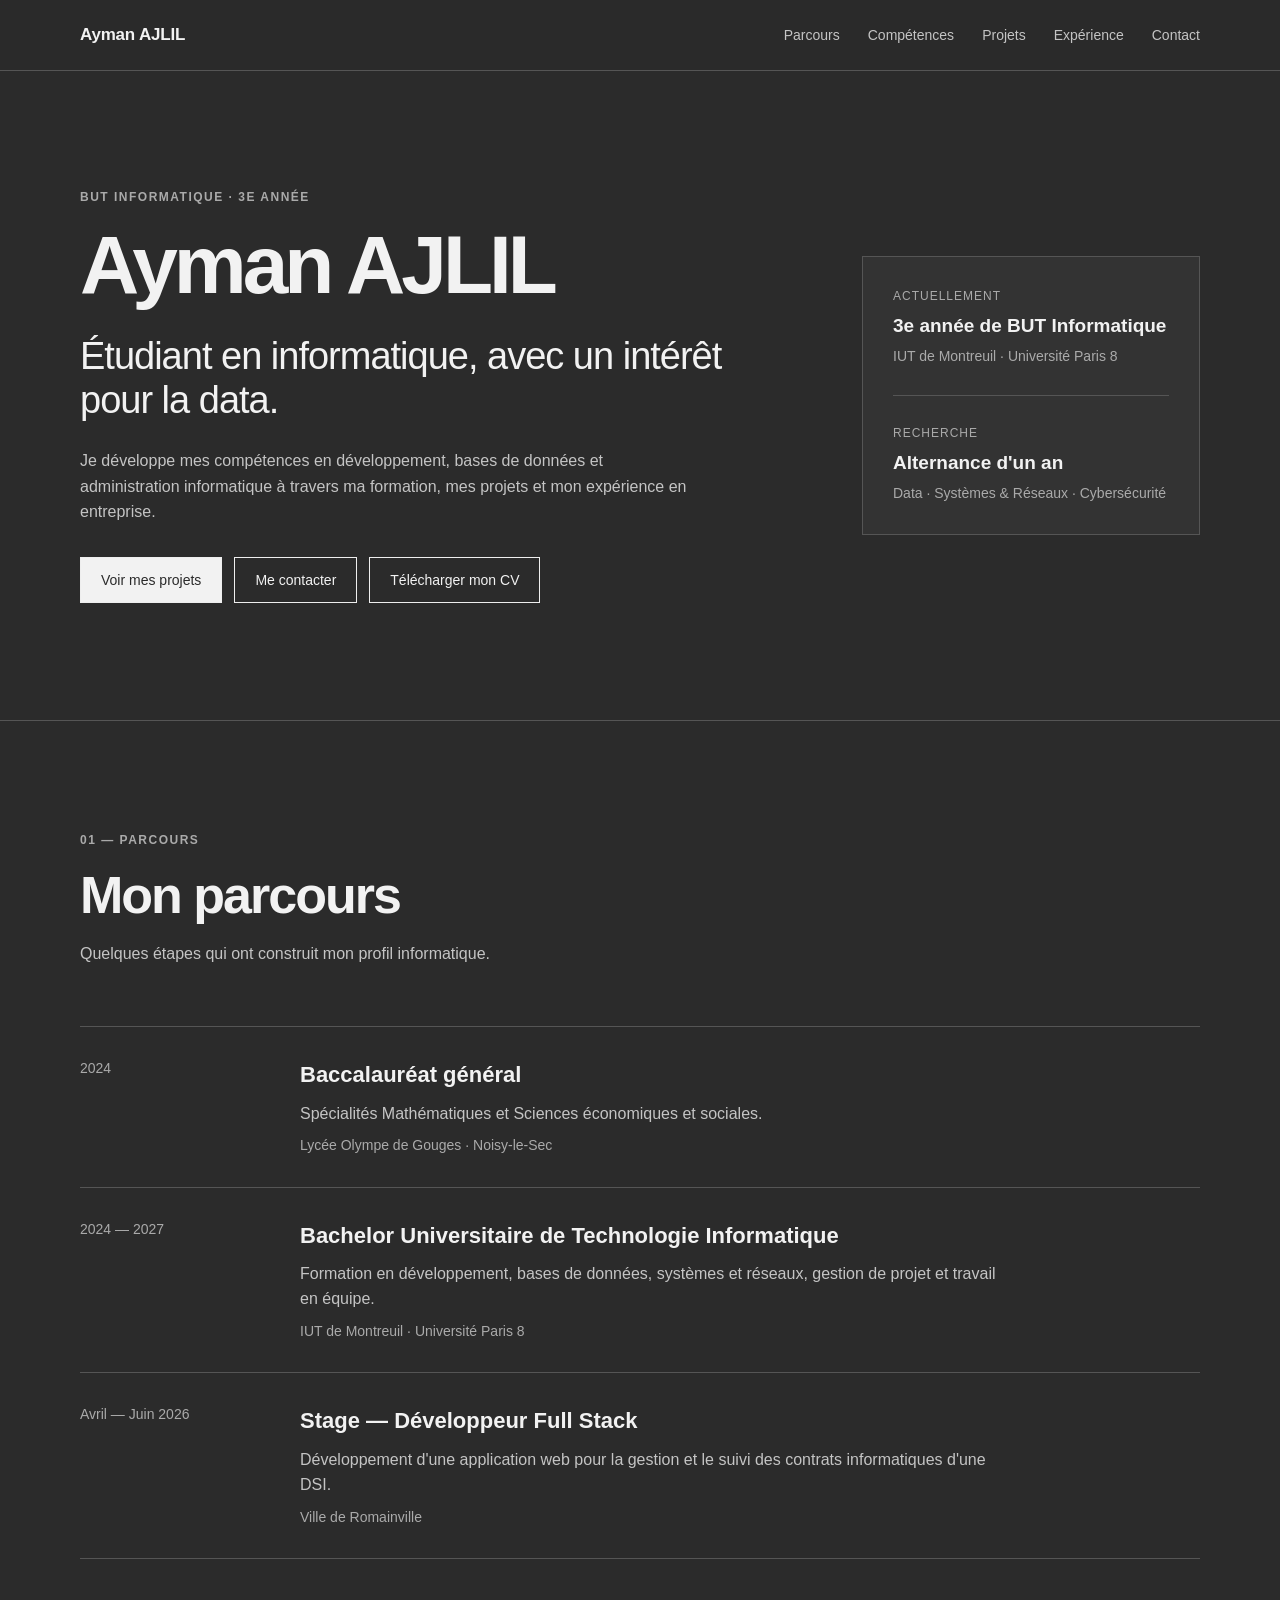
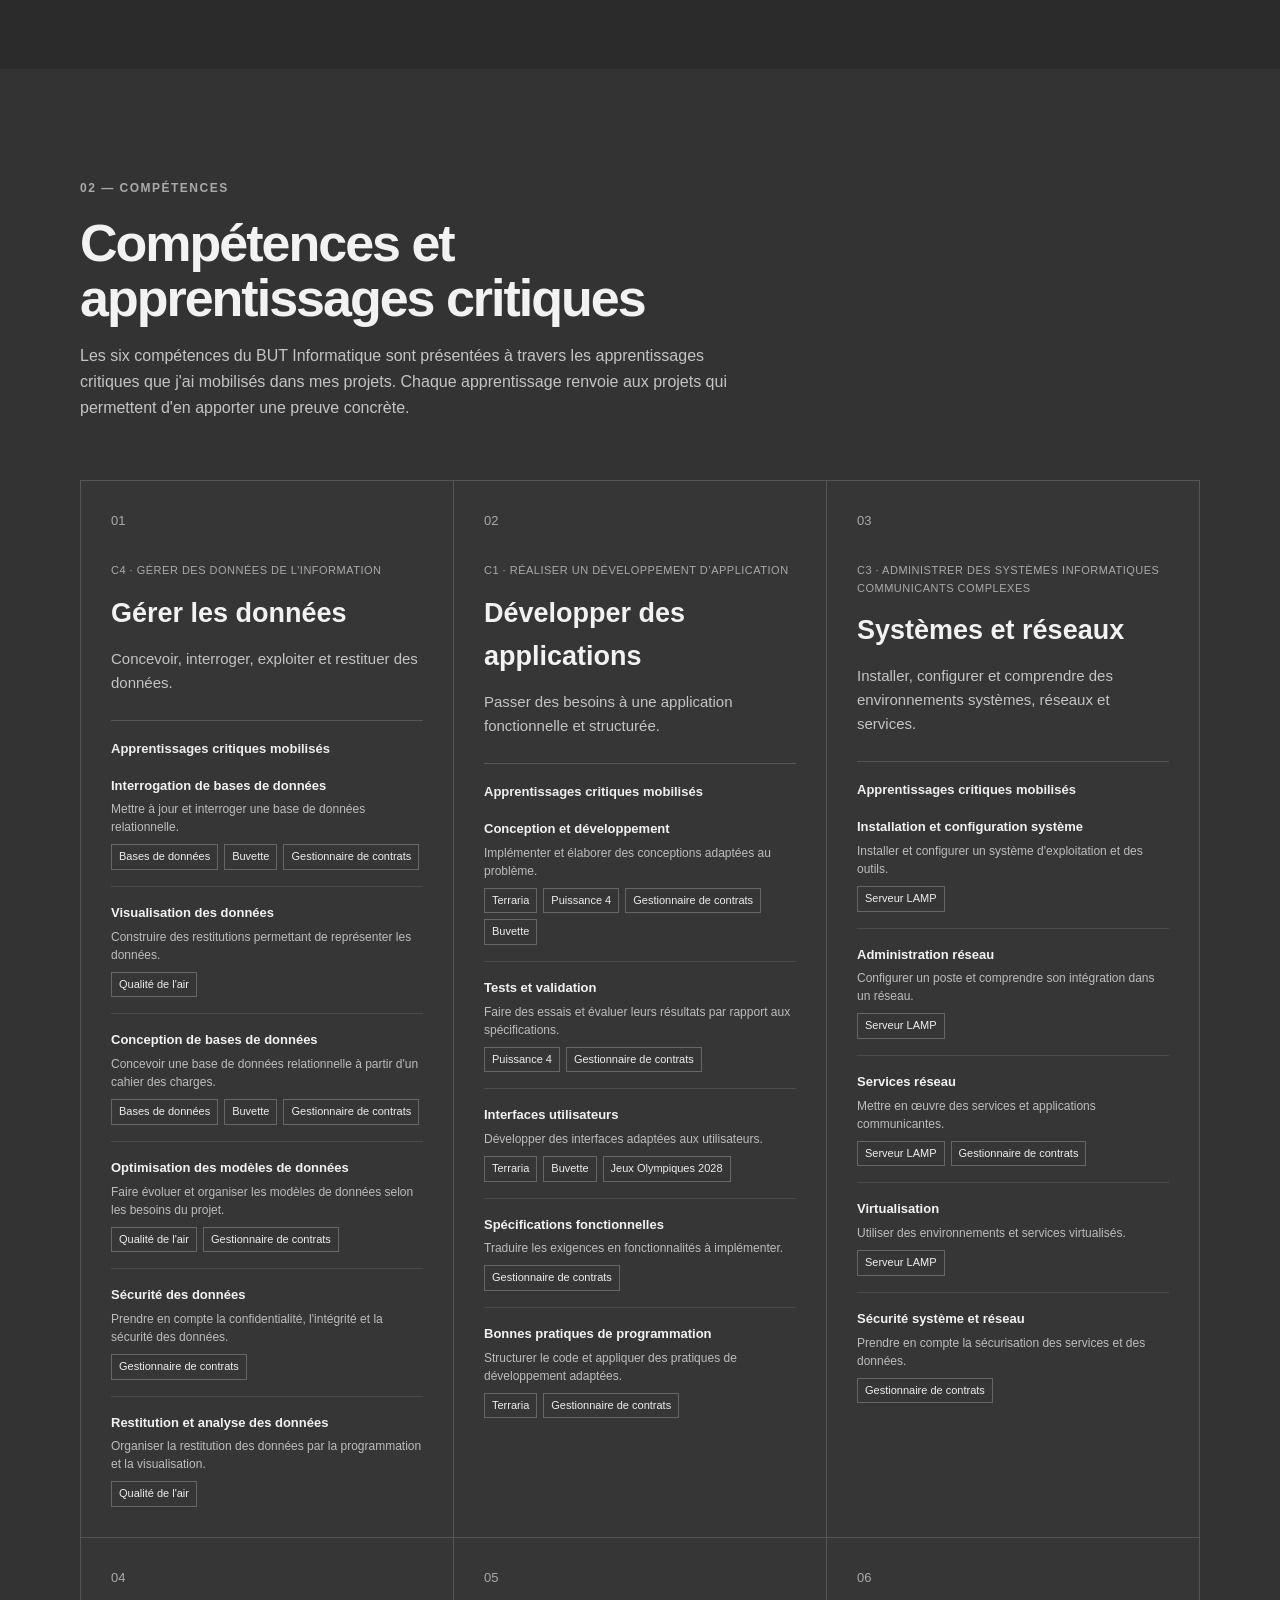
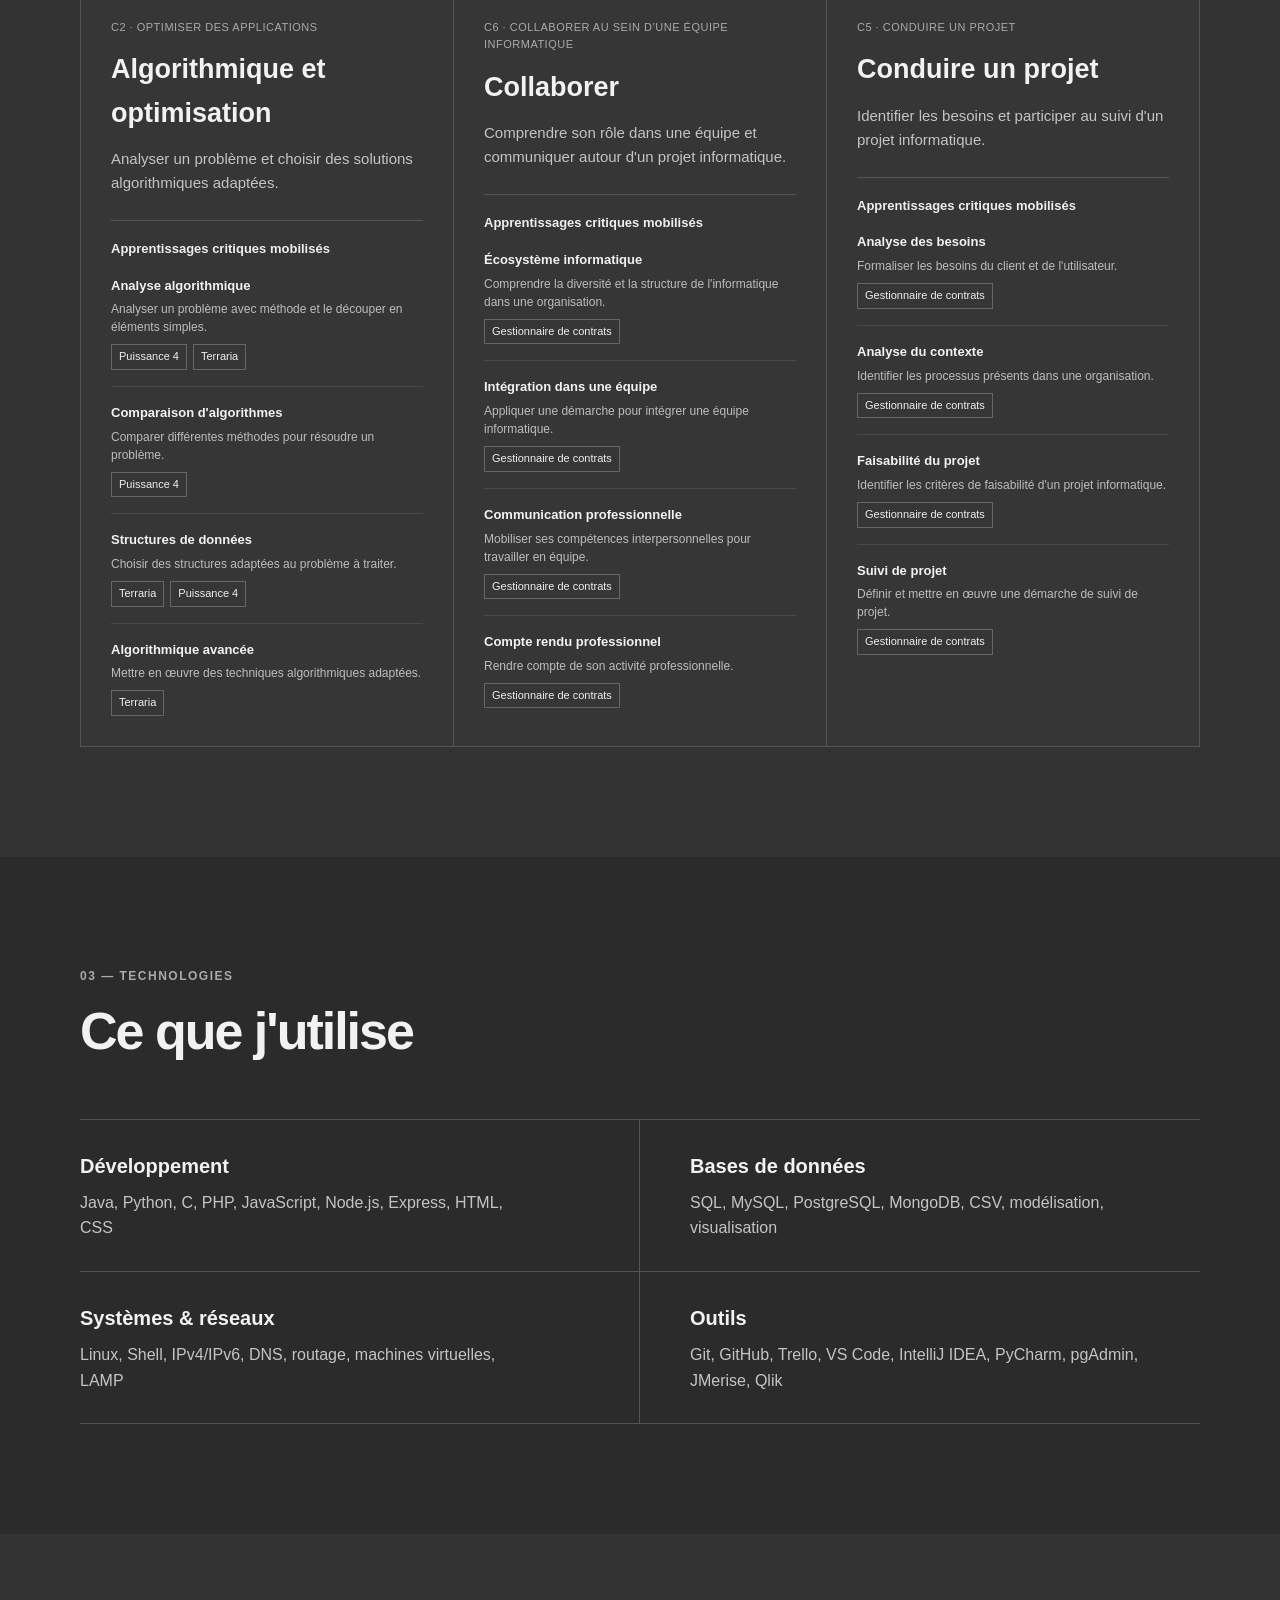
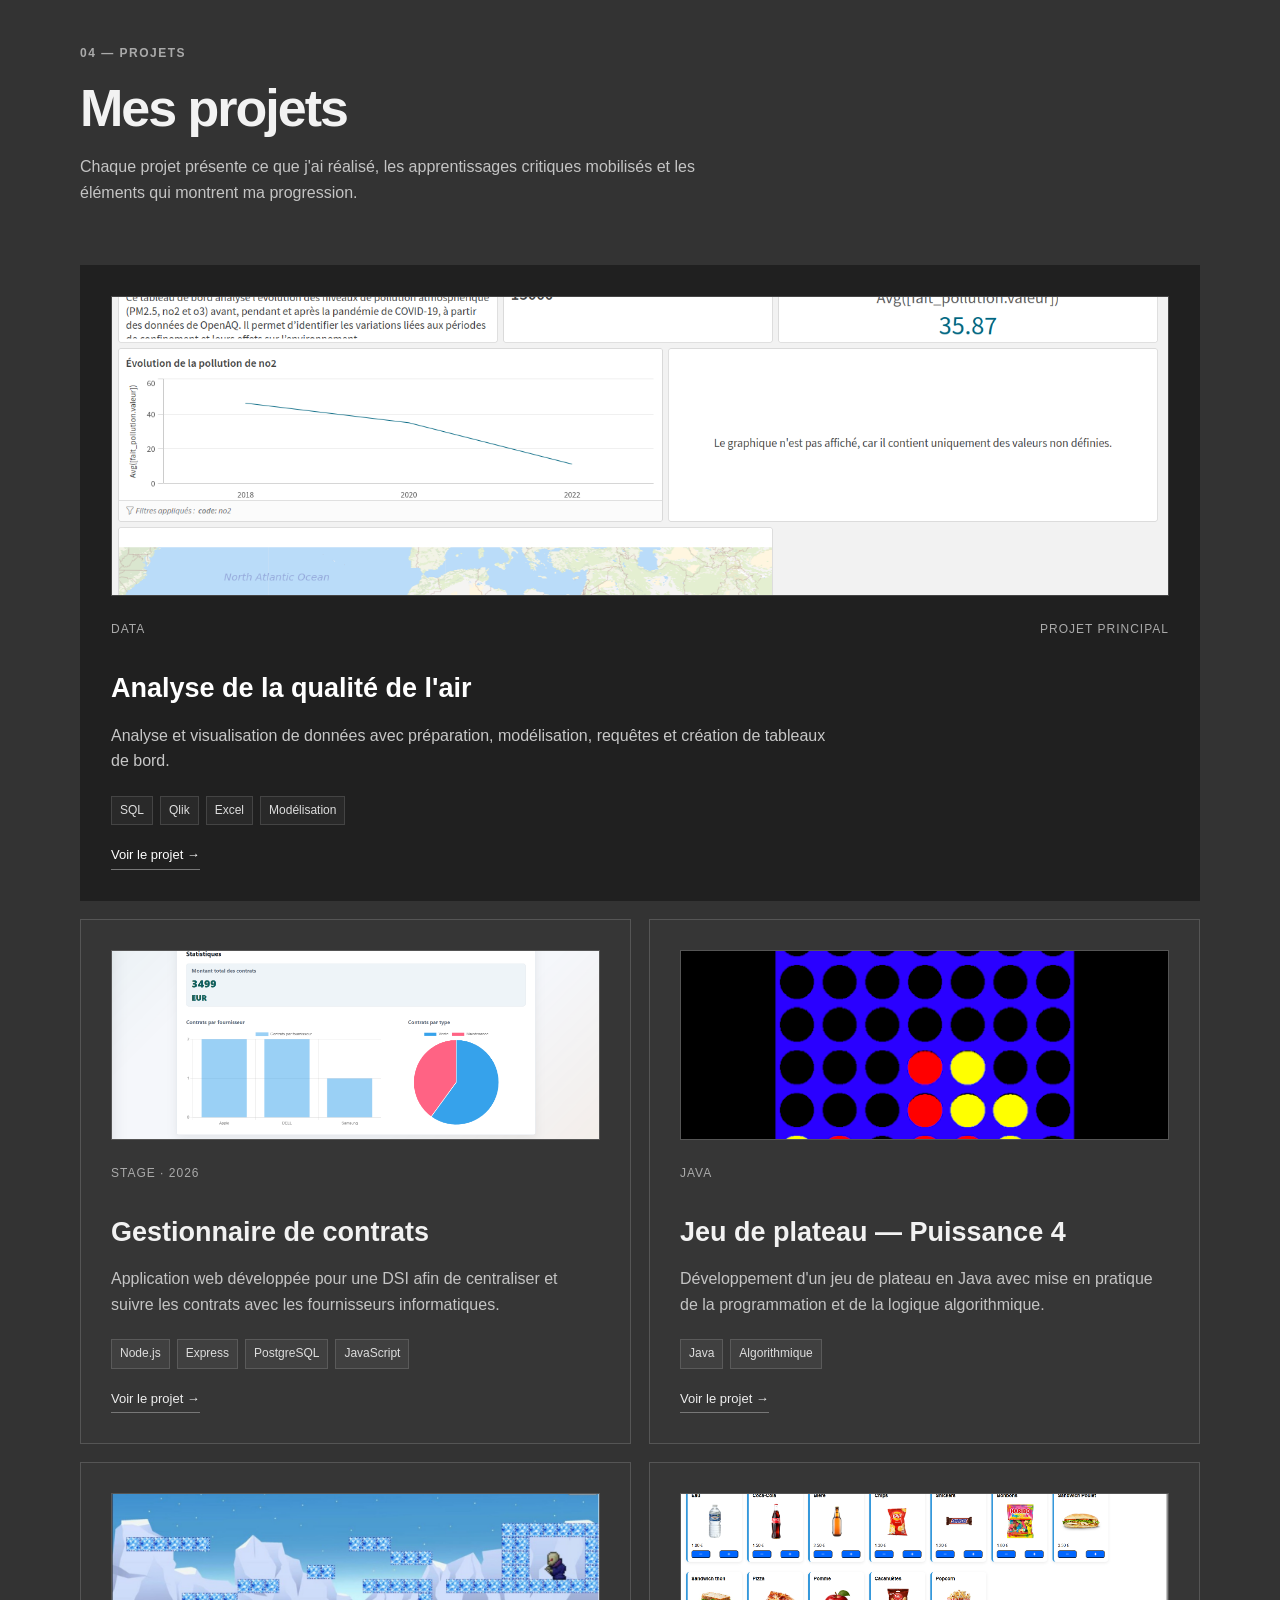
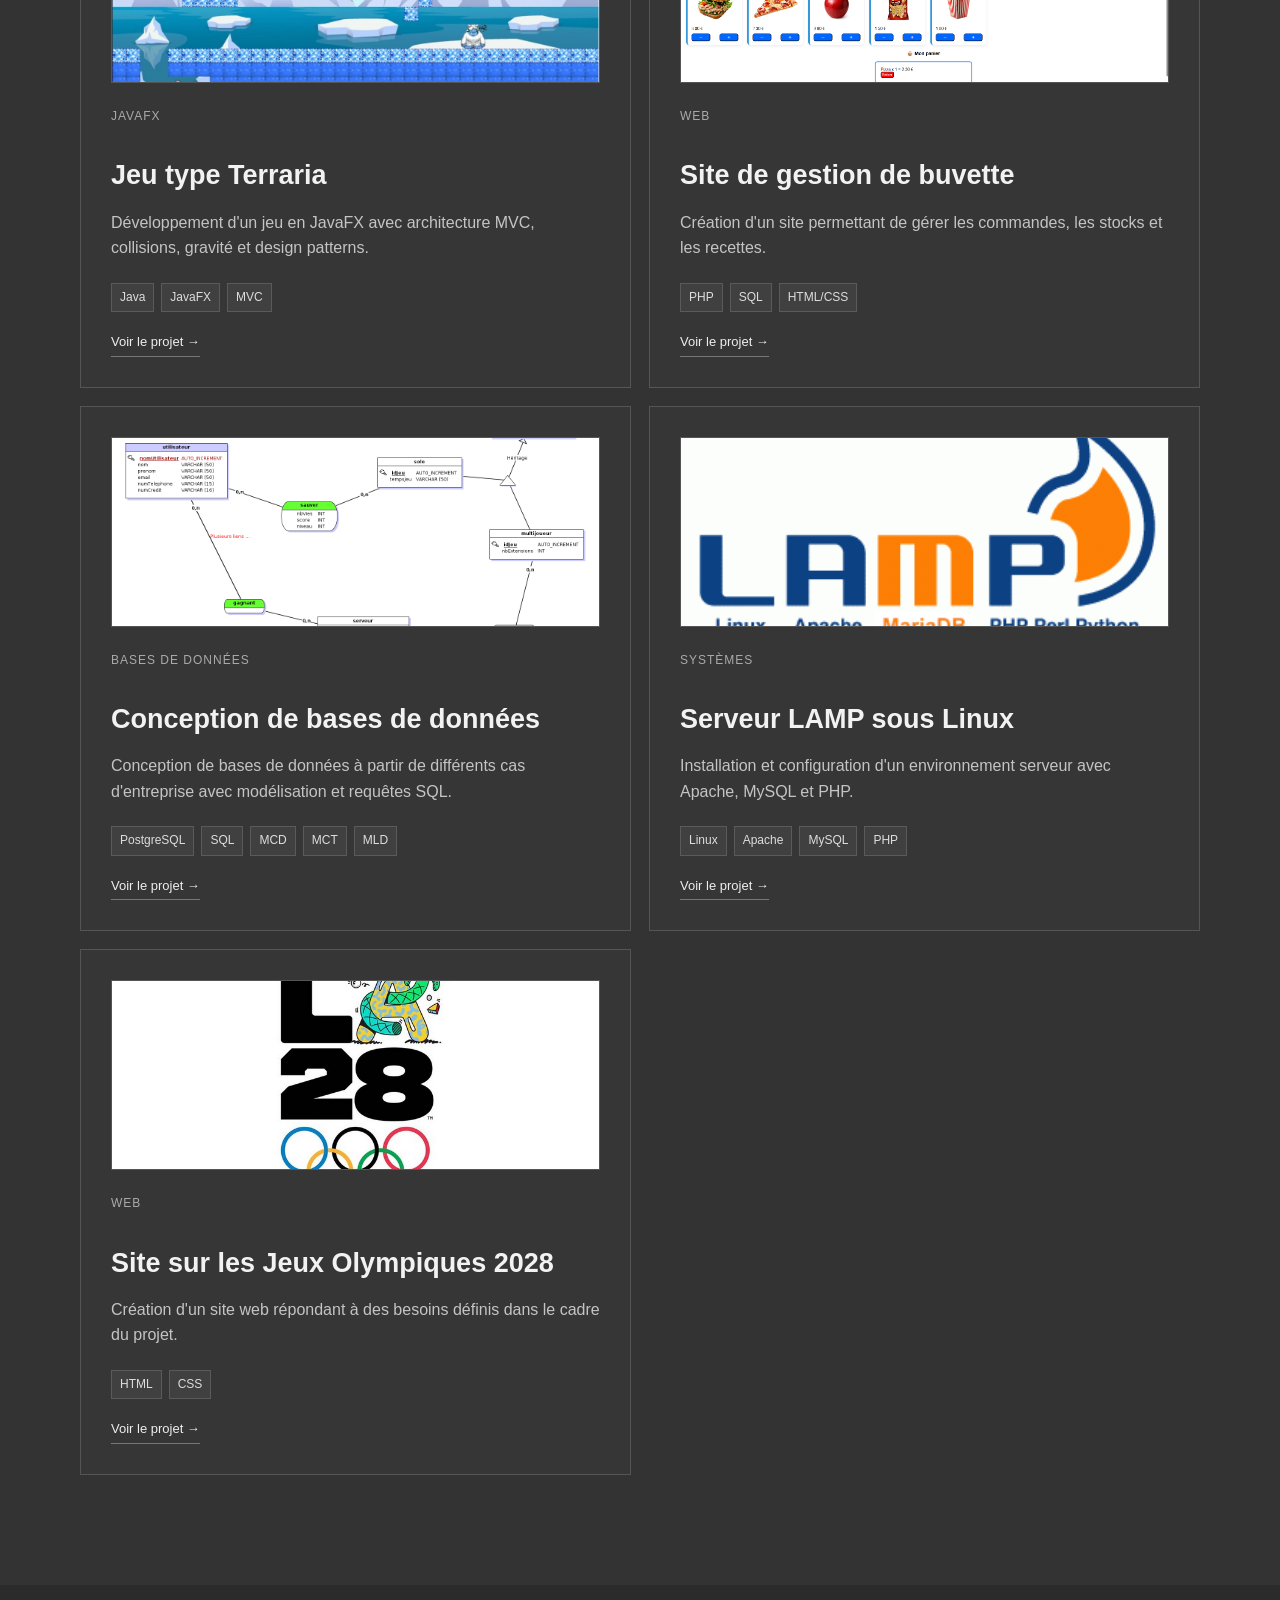
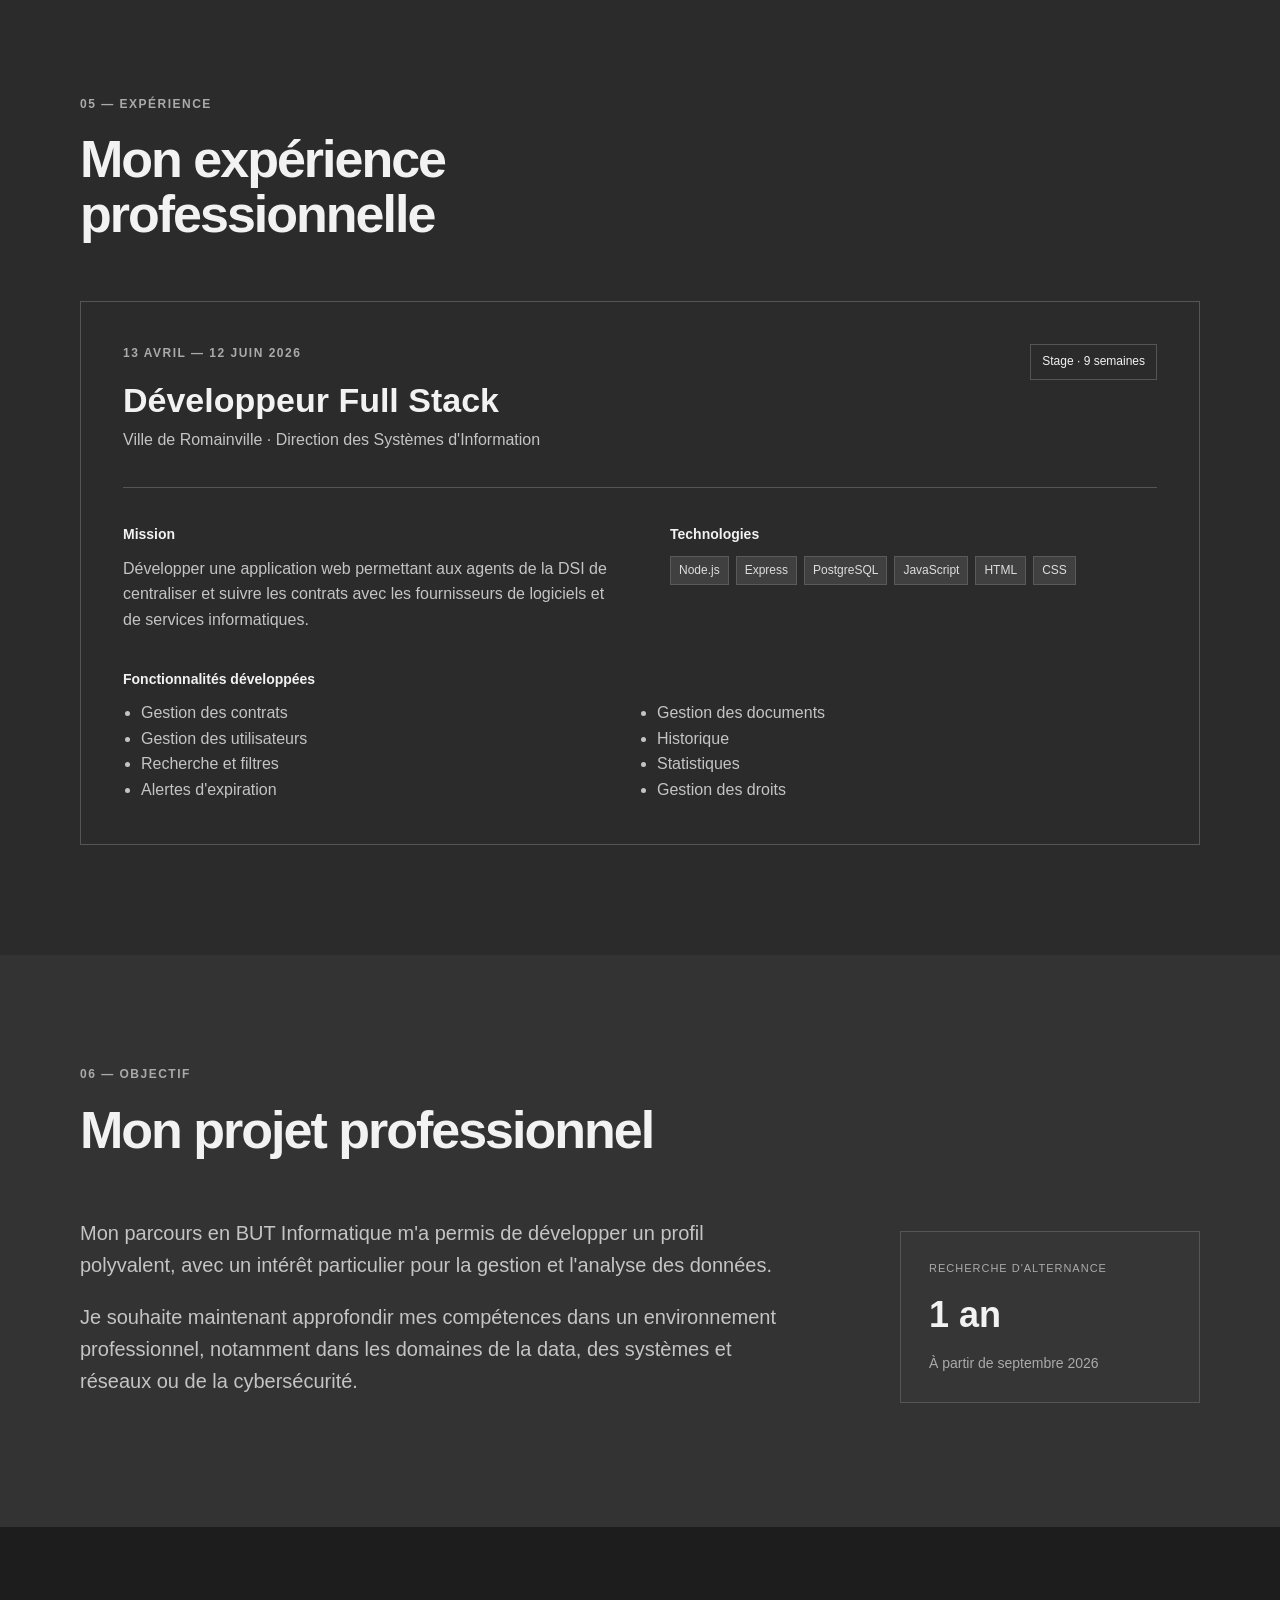
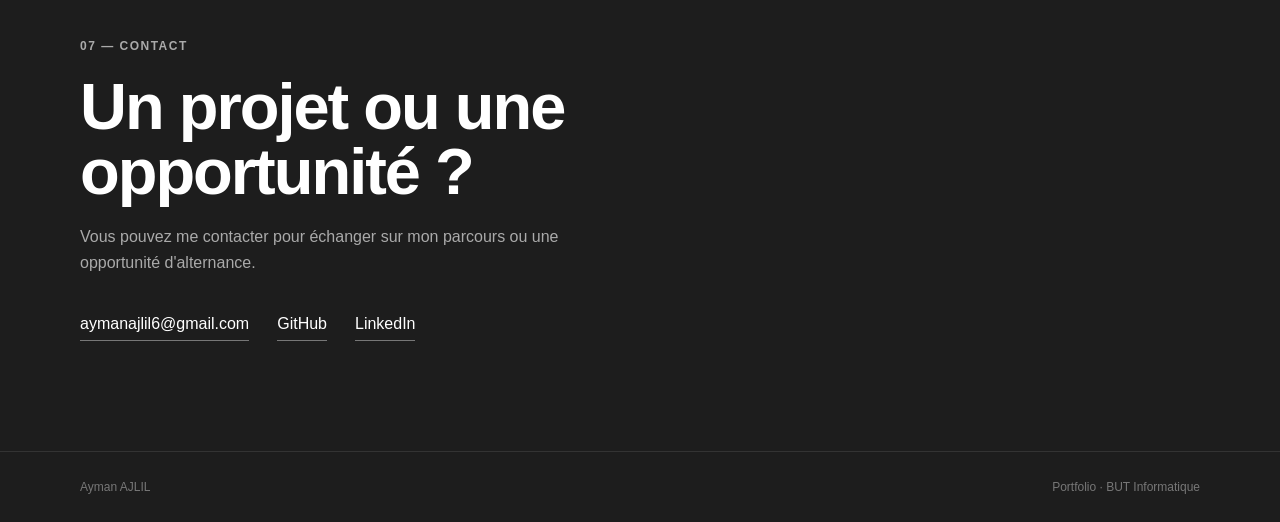
==== commit bdd22787: "MAJ du portfolio" ====
--- a/index.html
+++ b/index.html
@@ -28,11 +28,12 @@
         <div class="hero-text">
             <p class="eyebrow">BUT Informatique · 3e année</p>
             <h1>Ayman AJLIL</h1>
-            <h2>Étudiant en informatique, avec un intérêt pour la data, les systèmes et les réseaux.</h2>
+            <h2>Étudiant en informatique, avec un intérêt pour la data.</h2>
             <p class="hero-description">Je développe mes compétences en développement, bases de données et administration informatique à travers ma formation, mes projets et mon expérience en entreprise.</p>
             <div class="hero-actions">
                 <a class="button button-dark" href="#projets">Voir mes projets</a>
                 <a class="button button-light" href="#contact">Me contacter</a>
+                <a class="button button-light" href="AymanCV_Alternance.pdf" download>Télécharger mon CV</a>
             </div>
         </div>
         <div class="hero-card">
@@ -50,7 +51,6 @@
             <article class="timeline-item"><div class="timeline-date">2024</div><div class="timeline-content"><h3>Baccalauréat général</h3><p>Spécialités Mathématiques et Sciences économiques et sociales.</p><span>Lycée Olympe de Gouges · Noisy-le-Sec</span></div></article>
             <article class="timeline-item"><div class="timeline-date">2024 — 2027</div><div class="timeline-content"><h3>Bachelor Universitaire de Technologie Informatique</h3><p>Formation en développement, bases de données, systèmes et réseaux, gestion de projet et travail en équipe.</p><span>IUT de Montreuil · Université Paris 8</span></div></article>
             <article class="timeline-item"><div class="timeline-date">Avril — Juin 2026</div><div class="timeline-content"><h3>Stage — Développeur Full Stack</h3><p>Développement d'une application web pour la gestion et le suivi des contrats informatiques d'une DSI.</p><span>Ville de Romainville</span></div></article>
-            <article class="timeline-item"><div class="timeline-date">2026 — 2027</div><div class="timeline-content"><h3>3e année de BUT</h3><p>Poursuite de ma formation et approfondissement de mes compétences avec un objectif de professionnalisation.</p></div></article>
         </div>
     </div>
 </section>
